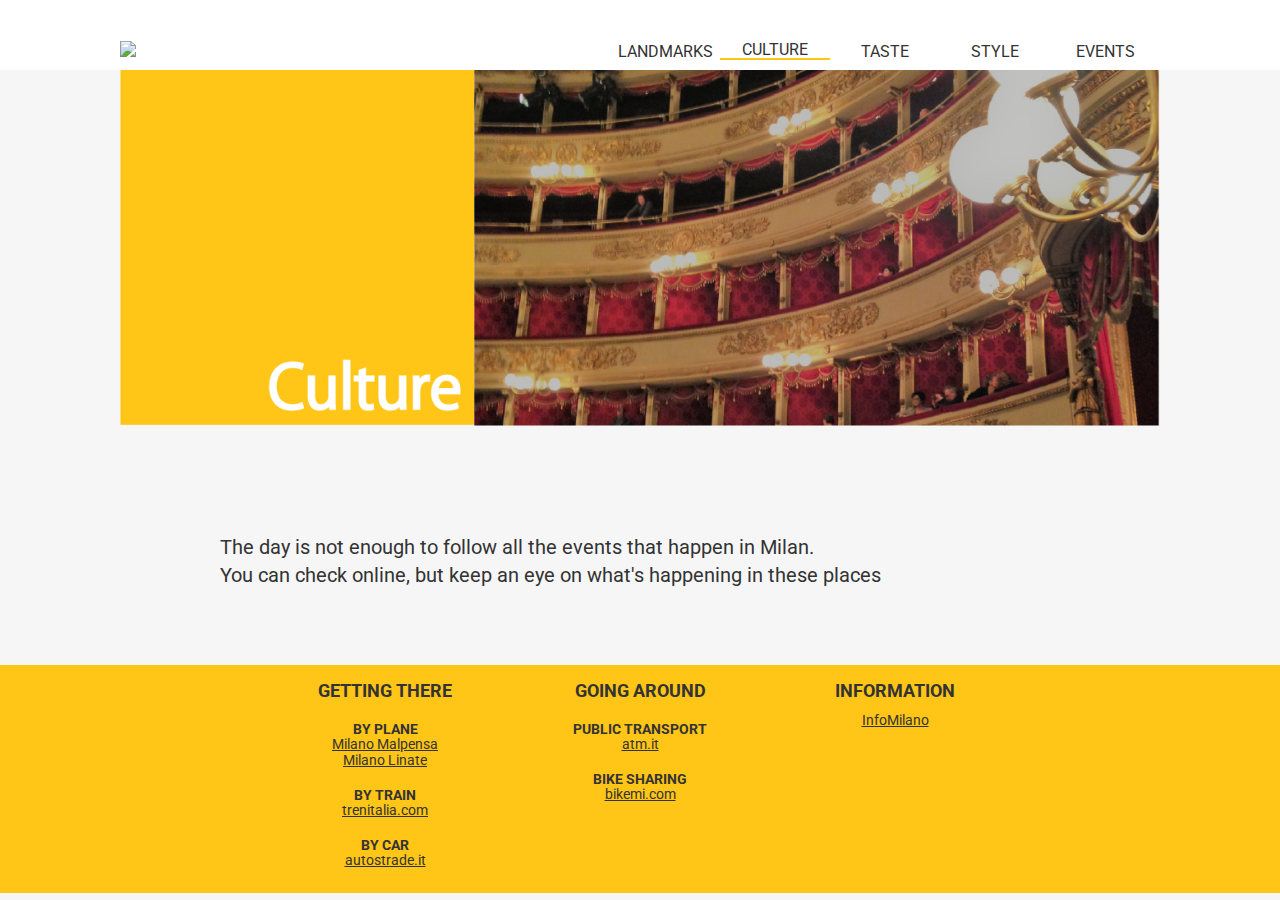
==== culture.html @ f053915a "started culture page" ====
<!doctype html>
<html>

<head>
    <meta charset="utf-8">
    <meta name="viewport" content="width=device-width, initial-scale=1, shrink-to-fit=no">
    <!-- add a description of your web page -->
    <meta name="description" content="Information about Milan">
    <!-- add keywords for search engines, seperating key words with commas -->
    <meta name="keywords" content="Milan turism visit">
    <!-- add the author of the page -->
    <meta name="author" content="Barbara Barlocco">
    <!-- add a title for the page -->
    <title>Giro Milano</title>
    <link rel="icon" href="images/favicon.png">
    <link href="https://fonts.googleapis.com/css?family=Roboto:300,400,700" rel="stylesheet">
    <!-- reset.css removes CSS added by web browsers, from: http://meyerweb.com/eric/tools/css/reset/ -->
    <link href="styles/reset.css" rel="stylesheet" type="text/css" />
    <!-- custom css styles -->
    <link href="./styles/style.css" rel="stylesheet" type="text/css"> </head>

<body>
    <header>
        <div class="header-side"></div>
        <ul class="navbar">
            <li class="logo">
                <a href="index.html"><img src="images/logo.png"></a>
            </li>
            <li class="menu-item-1"><a href="landmarks.html">Landmarks</a></li>
            <li class="menu-item-2"><a class="current" href="culture.html">Culture</a></li>
            <li class="menu-item-4"><a href="taste.html">Taste</a></li>
            <li class="menu-item-5"><a href="style.html">Style</a></li>
            <li class="menu-item-3"><a href="events.html">Events</a></li>
        </ul>
        <div class="header-side"></div>
    </header>
    <div class="page-wrapper">
        <section class="page-item header-filler"></section>
        <section class="page-item hero"> <img src="./images/culture_hero.png" alt="Duomo Milano">
            <!--            <div class="hero-text">Welcome to Milan</div>-->
        </section>
        <section class="page-item main-content">
            <h2>The day is not enough to follow all the events that happen in Milan.
            <br>You can check online, but keep an eye on what's happening in these places
            </h2>
            <section class="culture-gallery">
                <div class="ulture-gallery-item-double">
                    <img src="/images/cul" alt="">
                </div>
                <div class="ulture-gallery-item-single"></div>
                <div class="ulture-gallery-item-single"></div>
                <div class="ulture-gallery-item-single"></div>
                <div class="ulture-gallery-item-single"></div>
                <div class="ulture-gallery-item-single"></div>
                <div class="ulture-gallery-item-double"></div>
                <div class="ulture-gallery-item-single"></div>
                <div class="ulture-gallery-item-single"></div>
                <div class="ulture-gallery-item-single"></div>
            </section>
        </section>
    </div>
    <footer class="page-item">
        <ul class="footer">
            <li class="item getting">
                <h1>Getting there</h1>
                <h2>By plane</h2> <a href="http://www.milanomalpensa-airport.com/en">Milano Malpensa</a>
                <br> <a href="http://www.milanolinate-airport.com/en">Milano Linate</a>
                <h2>By train</h2> <a href="http://www.trenitalia.com/tcom-en">trenitalia.com</a>
                <h2>By car</h2> <a href="http://www.autostrade.it/en/la-nostra-rete">autostrade.it</a> </li>
            <li class="item going">
                <h1>Going around</h1>
                <h2>Public transport</h2> <a href="https://www.atm.it/en/Pages/default.aspx">atm.it</a>
                <h2>Bike sharing</h2> <a href="https://www.bikemi.com/en/homepage.aspx">bikemi.com</a> </li>
            <li class="item info">
                <h1>Information</h1> <a href="https://www.turismo.milano.it/wps/portal/tur/en">InfoMilano</a> </li>
        </ul>
    </footer>
</body>

</html>
---- styles/style.css ----
/* Color schema

- yellow
primary: #ffc517
mono:    #FFD863  
mono:    #CC9E12   

-blue
primary: #00A79D
mono:    #4CFFF4   
mono:    #267F7A 
*/

* {
    box-sizing: content-box;
}

a {
    text-decoration: none;
    color: #333;
}

strong {
    font-weight: bold;
}

ul {
    padding: 0;
    list-style: none;
}

body {
    font-family: 'Roboto', sans-serif;
    background: #f6f6f6
        ;
    margin: 0px;
    color: #333;
}

h2 {
    font-size: 20px;
}


/* Header*/

header {
/*    max-width: 1040px;*/
    background-color: #fff;
    position: fixed;
    right: 0;
    left: 0;
    margin-right: auto;
    margin-left: auto;
    padding-bottom: 10px;
    
    display: grid;
    grid-template-columns: 1fr 1040px 1fr;
}

.header-side {
    background: #fff;
}

.navbar {
    display: grid;
    grid-template-columns: 150px 1fr repeat(5, 110px);
    grid-template-rows: 60px;
    align-items: flex-end;
    justify-content: center;
}

.navbar li {
    display: grid;
}

.navbar li a {
    text-align: center;
    font-size: 16px;
    text-transform: uppercase;
}

.navbar li a:hover {
    color: #444;
}

.menu-item-1 {
    /*    background-color: green;*/
    grid-column-start: 3;
}

.current {
    border-bottom: 2px solid #FFC517;
}

.logo {
    margin-right: auto;
}

.logo img {
    height: 50px;
}


/* page body */

.page-index-wrapper {
    display: grid;
    grid-template-columns: 1fr 1040px 1fr;
    grid-template-rows: 62px auto auto 192px;
    /*    grid-row-gap: 5px;*/
}


.header-filler {
    /* to fill the gap of the fixed header*/
    grid-column: 1 / -1;
}

.page-item {
    grid-column-start: 2;
}

/*
.page-item.main-content{
    margin-bottom: 50px;
}
*/

.hero {
    grid-row-start: 2;
}

.hero img {
    width: 100%;
}


/* page body - main content*/

.main-content p {
    padding: 20px 100px;
    line-height: 1.4em;
}

.main-content h2 {
    padding: 100px 100px 40px 100px ;
    line-height: 1.4em;
}

.main-content h2.center {
    text-align: center;
}

.main-content img {
    width: 100%;
}


/* page body - inner menu*/

.inner-menu {
    display: grid;
    grid-template-columns: 1fr repeat(5, 130px) 1fr;
    grid-column-gap: 10px;
}

.inner-menu .item1 {
    grid-column-start: 2;
}

.inner-menu .item4 {
    background-color: #00A79D;
}

.round {
    width: 130px;
    height: 130px;
    background-color: #ffc517;
    text-align: center;
    border-radius: 50%;
    color: #fff;
    display: flex;
    justify-content: center;
    /* align horizontal */
    align-items: center;
    /* align vertical */
    font-size: 1.3em;
}

.round-small {
    width: 80px;
    height: 80px;
    font-size: 1em;
}

.page-menu-items {
    display: grid;
    grid-template-columns: repeat(5, 1fr);
    grid-column-gap: 20px;
}

.page-menu-items {
    height: 100%;
}

.page-menu-items li {
    height: 100%;
}

.page-menu-items img {
    height: 192px;
}


/* footer*/

.footer {
    background-color: #ffc517;
    margin-top: 20px;
    padding: 15px 0px 25px 0px;
    display: grid;
    grid-template-columns: 1fr 250px 250px 250px 1fr;
    grid-column-gap: 5px;
}

.getting {
    grid-column-start: 2;
}

.going {}

.info {}

.item {
    text-align: center;
    margin: 0px 20px
}

footer h1 {
    color: #333;
    font-size: 18px;
    font-weight: bold;
    line-height: 22px;
    margin: 0px 0px 10px 0px;
    text-transform: uppercase;
}

footer h2 {
    color: #333;
    font-size: 14px;
    font-weight: 700;
    margin: 20px 0px 0px 0px;
    text-transform: uppercase;
}

footer a {
    color: #333;
    font-size: 14px;
    text-decoration: underline
}



/* ** all pages */
.page-wrapper {
    display: grid;
    grid-template-columns: 1fr 1040px 1fr;
    grid-template-rows: 62px auto auto;
    /*    grid-row-gap: 5px;*/
}



/* ** events page */



/* agenda */

.agenda {
    margin: 20px 0px;
    display: grid;
    grid-template-columns: 1fr;
    grid-template-rows: repeat(12, auto);
    grid-column-gap: 10px;
    grid-row-gap: 30px;
}


.empty {
    content: "";
        background-color: cornflowerblue;
}

.agenda-item {
    display: grid;
    grid-template-columns: 1fr 2fr;
    border-bottom: 5px solid #ffc517;
    border-left: 5px solid #ffc517
}

.agenda-content li {
    padding: 0px 20px 5px 20px;
}


.y1 {
    background-color: #FFD863;
}

.y2 {
    background-color: #CC9E12;
}

.b1 {
    background-color: #4CFFF4;
}

.b2 {
    background-color: #267F7A;
}


/* ** style page*/

.style {
    margin-top: 50px
}

.style-places {
    display: grid;
    grid-template-columns: 1fr;
    grid-row-gap: 20px;
}

.style-place-odd {
    display: grid;
    grid-template-columns: 33% 5px auto auto;
    grid-column-gap: 10px;
}

.style-place-even {
    display: grid;
    grid-template-columns: auto auto 5px 33%;
    grid-column-gap: 10px;
}

.style-place-odd ul,
.style-place-even ul {
    align-self: center;
}

.vertial-separator {
    content: none;
    border-left: 4px solid #ffc517;
}


/* ** culture page*/

.culture-gallery {
    display: grid;
    grid-template-columns: repeat (3, 1fr);
}

.ulture-gallery-item-single {
    
}

.ulture-gallery-item-double {
    
}
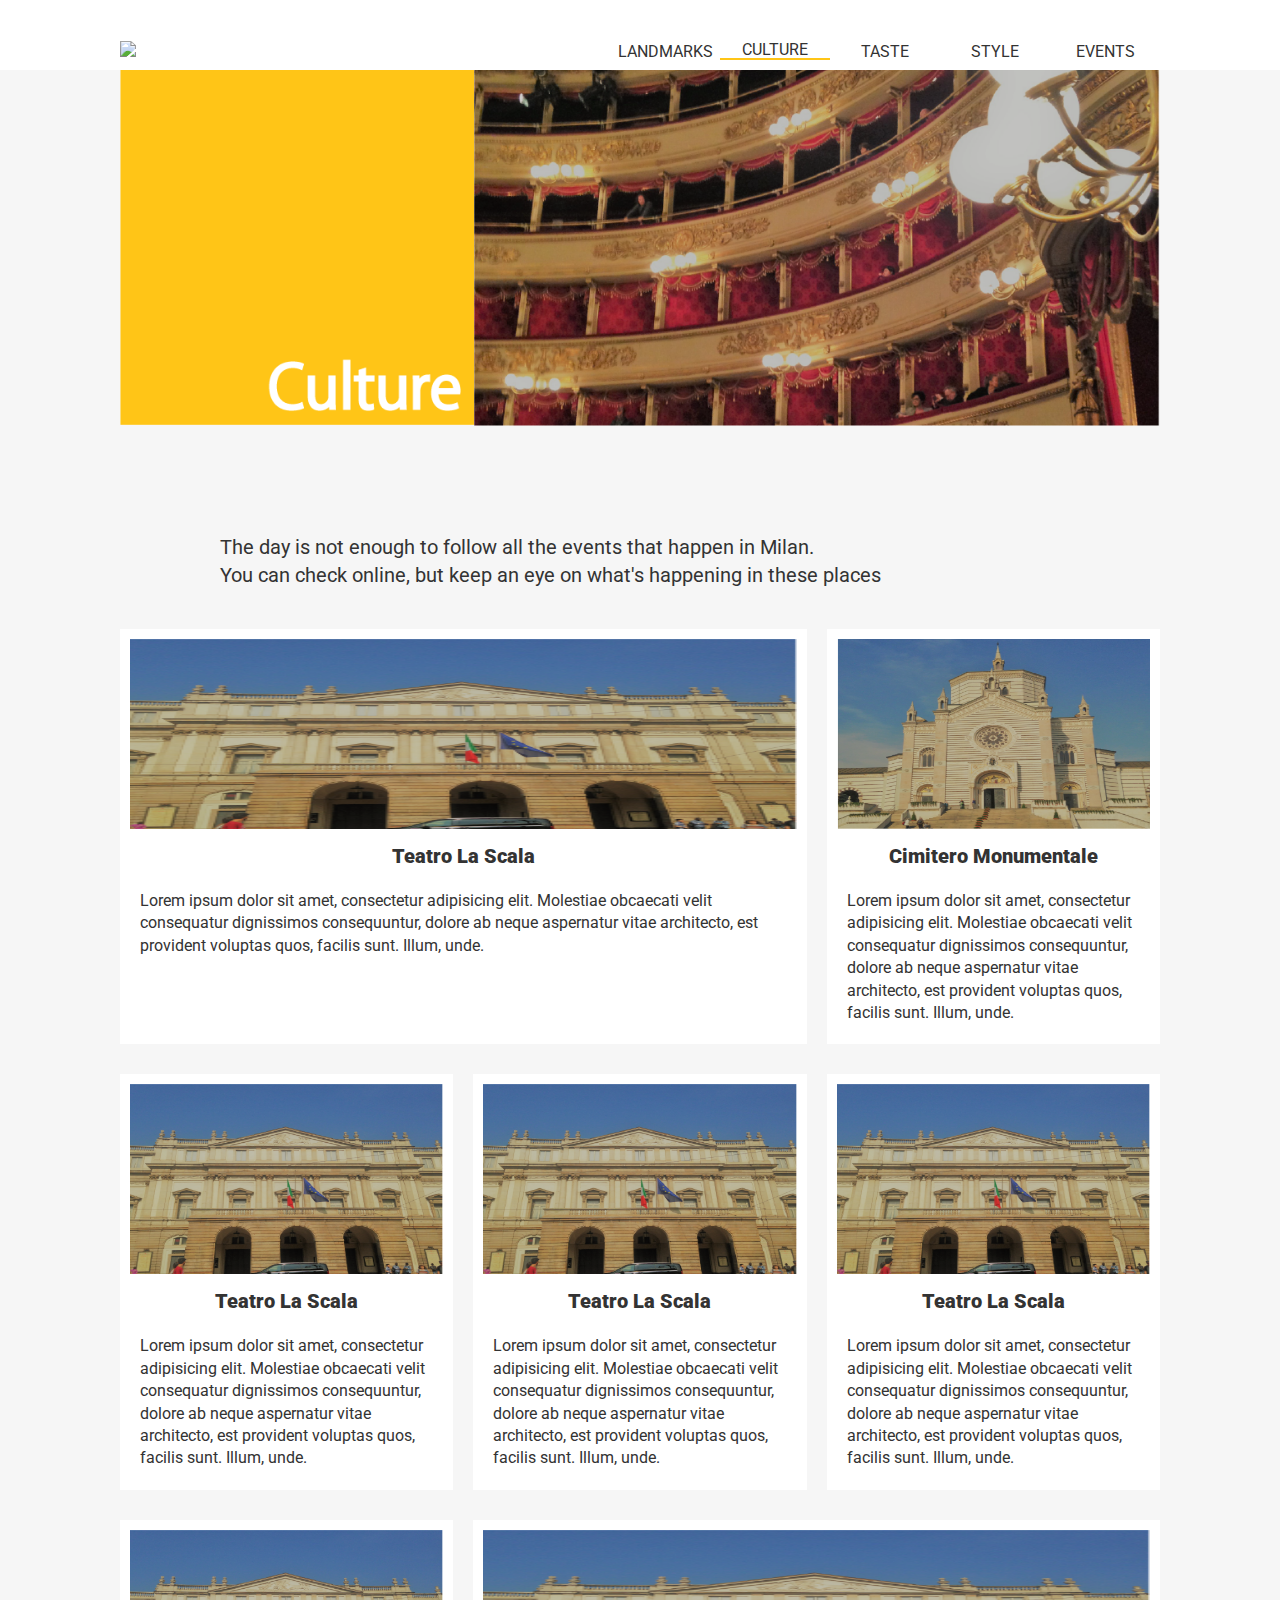
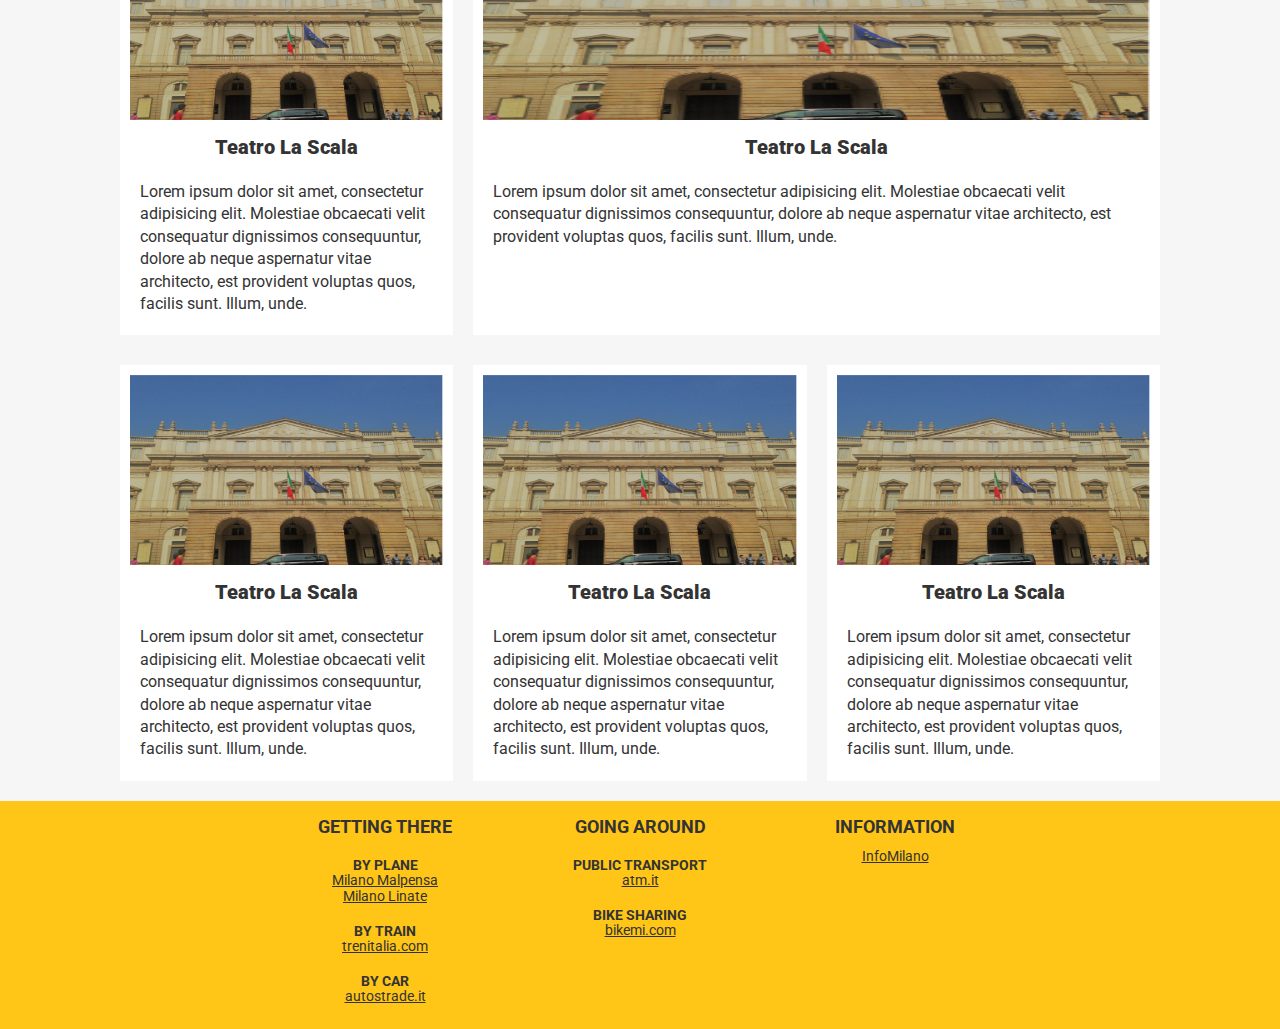
==== commit 4eb9ea65: "culture page structure and layout to be reviewed" ====
--- a/culture.html
+++ b/culture.html
@@ -44,18 +44,56 @@
             <br>You can check online, but keep an eye on what's happening in these places
             </h2>
             <section class="culture-gallery">
-                <div class="ulture-gallery-item-double">
-                    <img src="/images/cul" alt="">
+                <div class="culture-gallery-item double">
+                    <img src="/images/culture_lascala.png" alt="">
+                    <h2>Teatro La Scala</h2>
+                    <p>Lorem ipsum dolor sit amet, consectetur adipisicing elit. Molestiae obcaecati velit consequatur dignissimos consequuntur, dolore ab neque aspernatur vitae architecto, est provident voluptas quos, facilis sunt. Illum, unde.</p>
                 </div>
-                <div class="ulture-gallery-item-single"></div>
-                <div class="ulture-gallery-item-single"></div>
-                <div class="ulture-gallery-item-single"></div>
-                <div class="ulture-gallery-item-single"></div>
-                <div class="ulture-gallery-item-single"></div>
-                <div class="ulture-gallery-item-double"></div>
-                <div class="ulture-gallery-item-single"></div>
-                <div class="ulture-gallery-item-single"></div>
-                <div class="ulture-gallery-item-single"></div>
+                <div class="culture-gallery-item">
+                    <img src="/images/culture_monumentale.png" alt="">
+                    <h2>Cimitero Monumentale</h2>
+                    <p>Lorem ipsum dolor sit amet, consectetur adipisicing elit. Molestiae obcaecati velit consequatur dignissimos consequuntur, dolore ab neque aspernatur vitae architecto, est provident voluptas quos, facilis sunt. Illum, unde.</p>
+                </div>
+                <div class="culture-gallery-item">
+                    <img src="/images/culture_lascala.png" alt="">
+                    <h2>Teatro La Scala</h2>
+                    <p>Lorem ipsum dolor sit amet, consectetur adipisicing elit. Molestiae obcaecati velit consequatur dignissimos consequuntur, dolore ab neque aspernatur vitae architecto, est provident voluptas quos, facilis sunt. Illum, unde.</p>
+                </div>
+                <div class="culture-gallery-item">
+                    <img src="/images/culture_lascala.png" alt="">
+                    <h2>Teatro La Scala</h2>
+                    <p>Lorem ipsum dolor sit amet, consectetur adipisicing elit. Molestiae obcaecati velit consequatur dignissimos consequuntur, dolore ab neque aspernatur vitae architecto, est provident voluptas quos, facilis sunt. Illum, unde.</p>
+                </div>
+                <div class="culture-gallery-item">
+                    <img src="/images/culture_lascala.png" alt="">
+                    <h2>Teatro La Scala</h2>
+                    <p>Lorem ipsum dolor sit amet, consectetur adipisicing elit. Molestiae obcaecati velit consequatur dignissimos consequuntur, dolore ab neque aspernatur vitae architecto, est provident voluptas quos, facilis sunt. Illum, unde.</p>
+                </div>
+                <div class="culture-gallery-item">
+                    <img src="/images/culture_lascala.png" alt="">
+                    <h2>Teatro La Scala</h2>
+                    <p>Lorem ipsum dolor sit amet, consectetur adipisicing elit. Molestiae obcaecati velit consequatur dignissimos consequuntur, dolore ab neque aspernatur vitae architecto, est provident voluptas quos, facilis sunt. Illum, unde.</p>
+                </div>
+                <div class="culture-gallery-item double">
+                    <img src="/images/culture_lascala.png" alt="">
+                    <h2>Teatro La Scala</h2>
+                    <p>Lorem ipsum dolor sit amet, consectetur adipisicing elit. Molestiae obcaecati velit consequatur dignissimos consequuntur, dolore ab neque aspernatur vitae architecto, est provident voluptas quos, facilis sunt. Illum, unde.</p>
+                </div>
+                <div class="culture-gallery-item">
+                    <img src="/images/culture_lascala.png" alt="">
+                    <h2>Teatro La Scala</h2>
+                    <p>Lorem ipsum dolor sit amet, consectetur adipisicing elit. Molestiae obcaecati velit consequatur dignissimos consequuntur, dolore ab neque aspernatur vitae architecto, est provident voluptas quos, facilis sunt. Illum, unde.</p>
+                </div>
+                <div class="culture-gallery-item">
+                    <img src="/images/culture_lascala.png" alt="">
+                    <h2>Teatro La Scala</h2>
+                    <p>Lorem ipsum dolor sit amet, consectetur adipisicing elit. Molestiae obcaecati velit consequatur dignissimos consequuntur, dolore ab neque aspernatur vitae architecto, est provident voluptas quos, facilis sunt. Illum, unde.</p>
+                </div>
+                <div class="culture-gallery-item">
+                    <img src="/images/culture_lascala.png" alt="">
+                    <h2>Teatro La Scala</h2>
+                    <p>Lorem ipsum dolor sit amet, consectetur adipisicing elit. Molestiae obcaecati velit consequatur dignissimos consequuntur, dolore ab neque aspernatur vitae architecto, est provident voluptas quos, facilis sunt. Illum, unde.</p>
+                </div>                
             </section>
         </section>
     </div>
--- a/styles/style.css
+++ b/styles/style.css
@@ -361,13 +361,33 @@
 
 .culture-gallery {
     display: grid;
-    grid-template-columns: repeat (3, 1fr);
-}
-
-.ulture-gallery-item-single {
+    grid-template-columns: repeat(3, 1fr);
+    grid-column-gap: 20px;
+    grid-row-gap: 30px;
     
 }
 
-.ulture-gallery-item-double {
-    
-}+.culture-gallery-item {
+    background: #fff;
+    border: 10px solid #fff;
+}
+
+.culture-gallery-item h2 {
+    padding: 10px;
+    text-align: center;
+    font-weight: 900;
+}
+
+.culture-gallery-item p {
+    padding: 10px;
+    text-align: left;
+}
+
+.culture-gallery-item.double {
+    grid-column: span 2;
+}
+
+.culture-gallery img {
+    height: 190px
+}
+
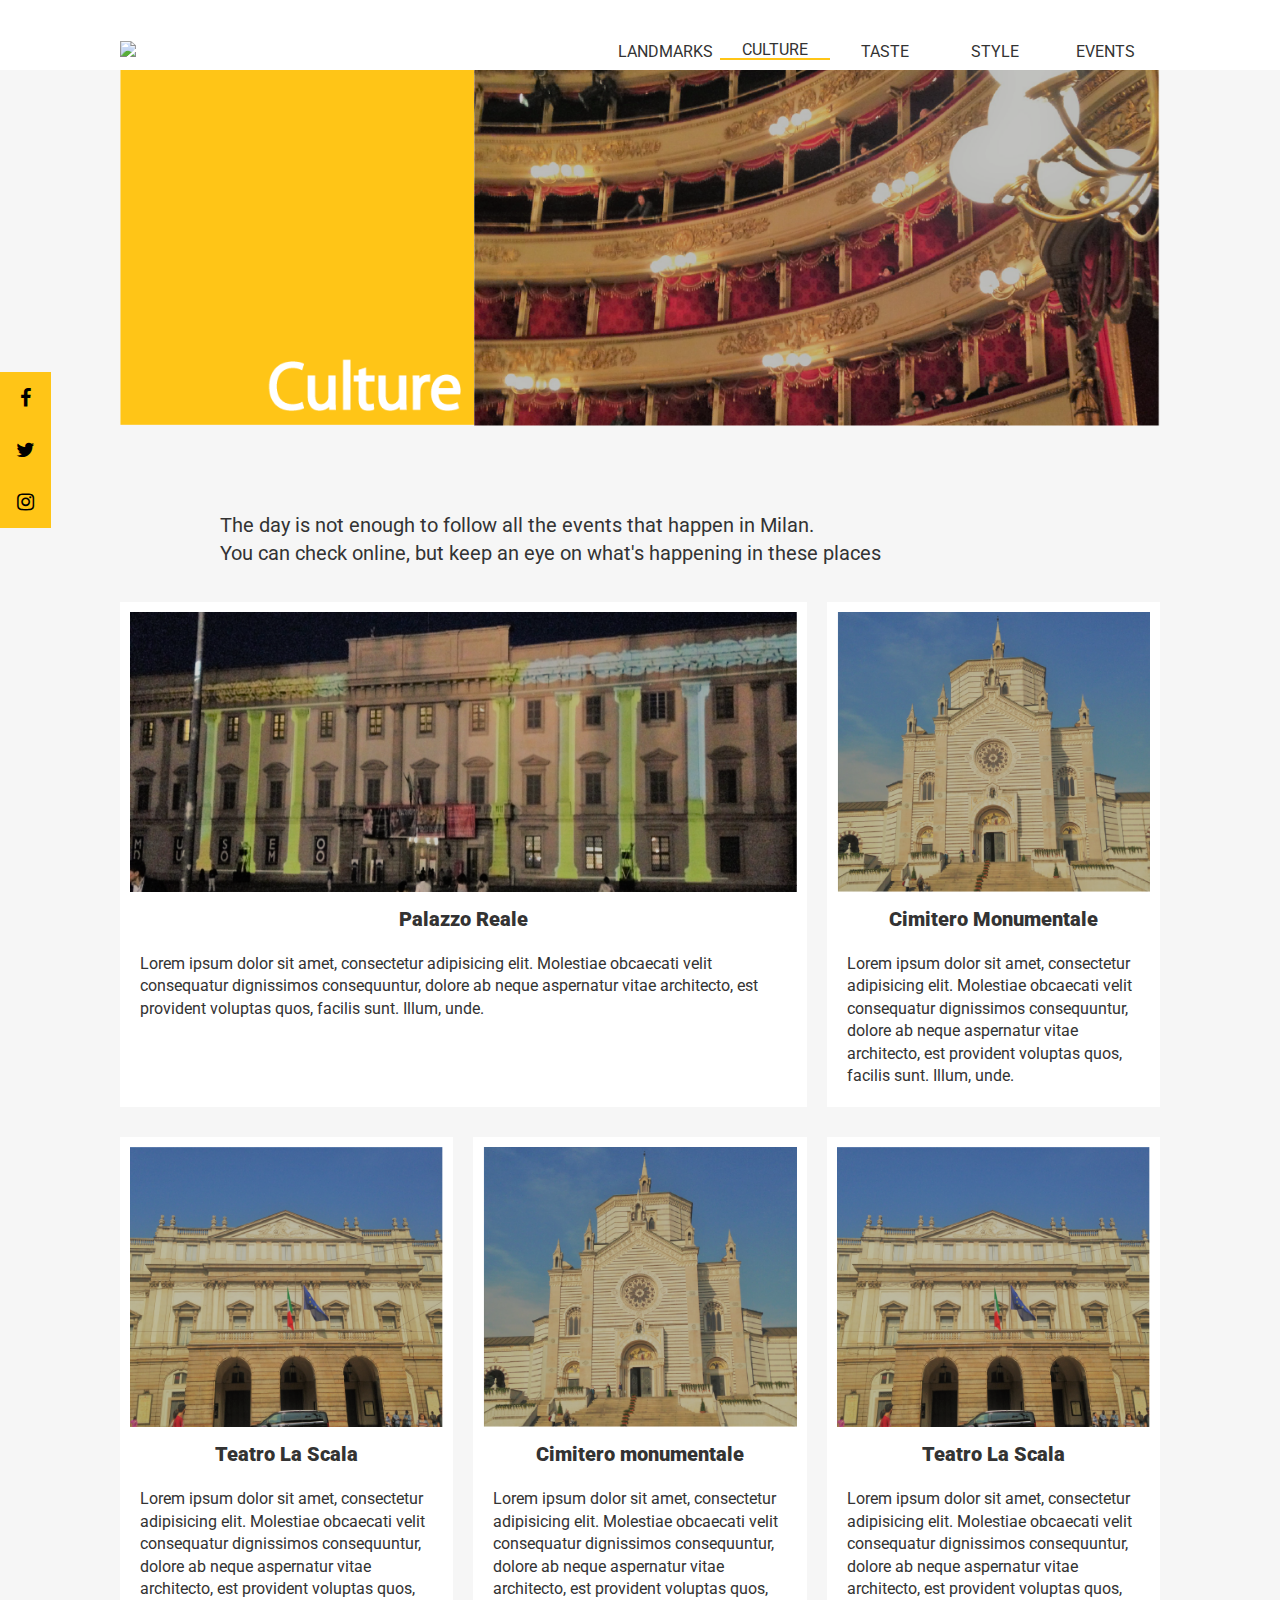
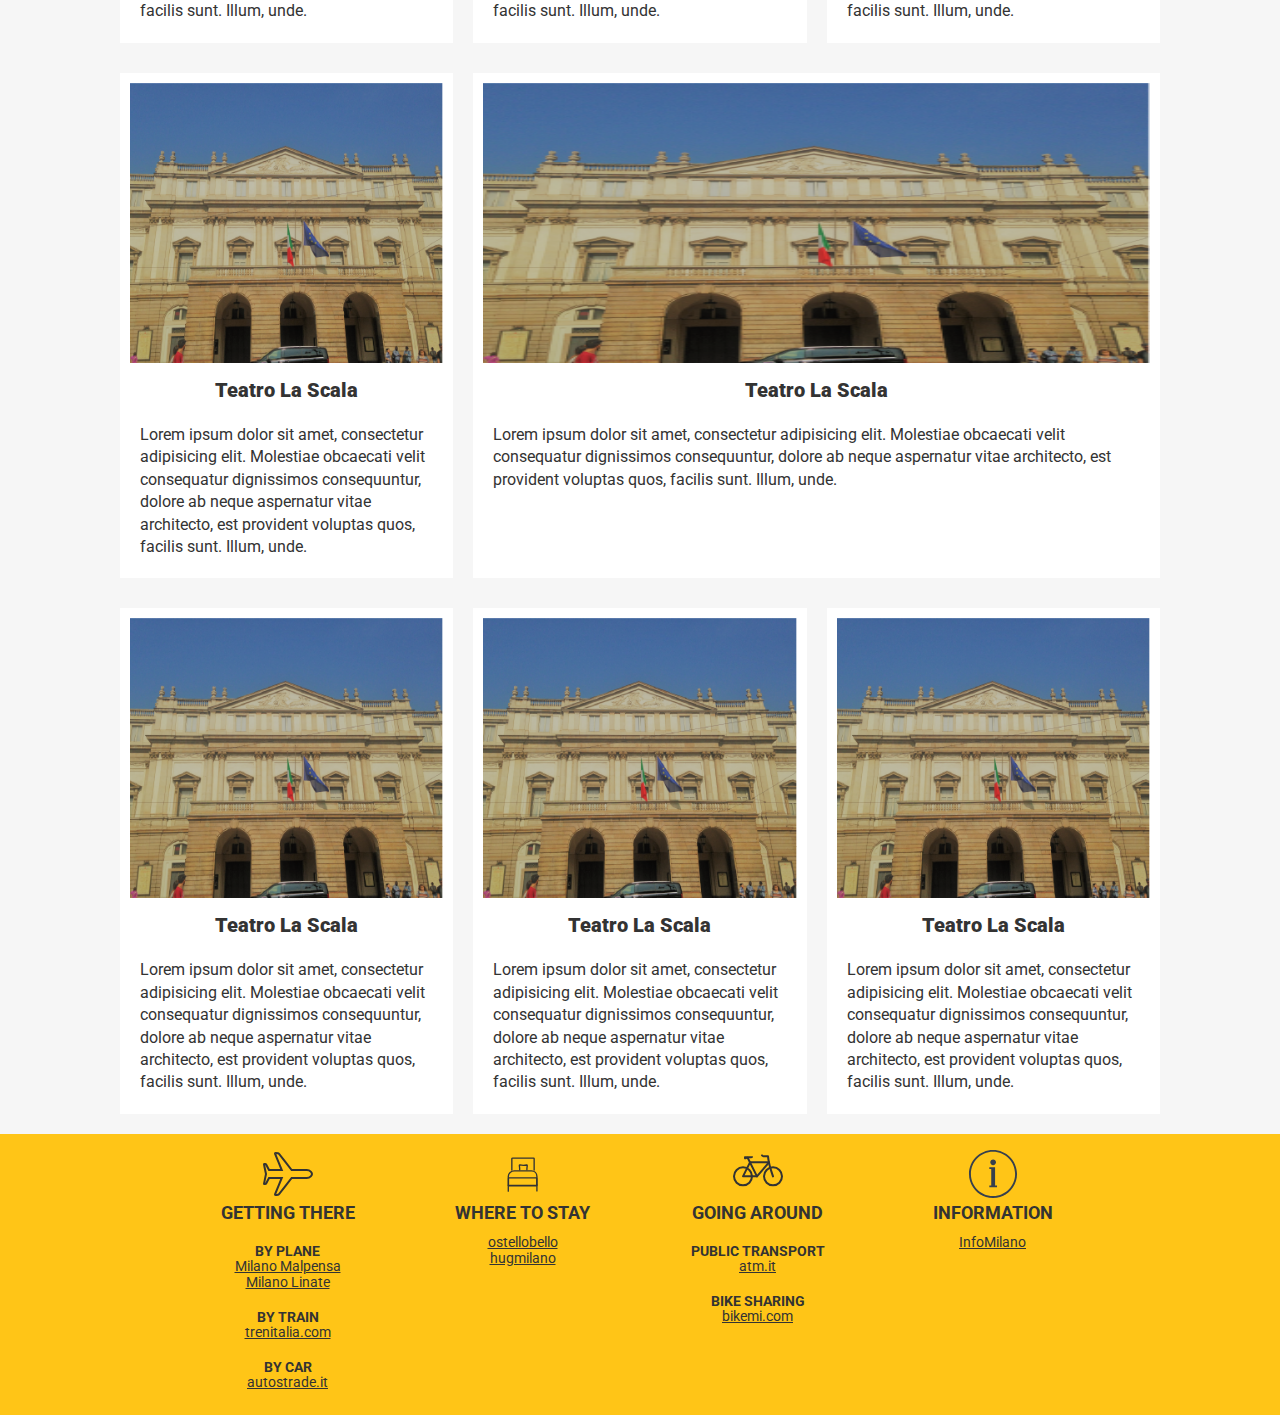
==== commit 1db5c2cc: "redesigned the footer and added sticky social bar" ====
--- a/culture.html
+++ b/culture.html
@@ -15,11 +15,18 @@
     <link rel="icon" href="images/favicon.png">
     <link href="https://fonts.googleapis.com/css?family=Roboto:300,400,700" rel="stylesheet">
     <!-- reset.css removes CSS added by web browsers, from: http://meyerweb.com/eric/tools/css/reset/ -->
+    <!-- icons   -->
+    <link rel="stylesheet" href="https://cdnjs.cloudflare.com/ajax/libs/font-awesome/4.7.0/css/font-awesome.min.css">
     <link href="styles/reset.css" rel="stylesheet" type="text/css" />
     <!-- custom css styles -->
     <link href="./styles/style.css" rel="stylesheet" type="text/css"> </head>
 
 <body>
+   
+    <!-- sticky social media bar   -->
+    <div class="icon-bar"> <a href="#" class="facebook"><i class="fa fa-facebook"></i></a> <a href="#" class="twitter"><i class="fa fa-twitter"></i></a> <a href="#" class="instagram"><i class="fa fa-instagram"></i></a> </div>
+
+   
     <header>
         <div class="header-side"></div>
         <ul class="navbar">
@@ -45,52 +52,52 @@
             </h2>
             <section class="culture-gallery">
                 <div class="culture-gallery-item double">
-                    <img src="/images/culture_lascala.png" alt="">
+                    <img src="./images/culture_palazzoreale.png" alt="">
+                    <h2>Palazzo Reale</h2>
+                    <p>Lorem ipsum dolor sit amet, consectetur adipisicing elit. Molestiae obcaecati velit consequatur dignissimos consequuntur, dolore ab neque aspernatur vitae architecto, est provident voluptas quos, facilis sunt. Illum, unde.</p>
+                </div>
+                <div class="culture-gallery-item">
+                    <img src="./images/culture_monumentale.png" alt="">
+                    <h2>Cimitero Monumentale</h2>
+                    <p>Lorem ipsum dolor sit amet, consectetur adipisicing elit. Molestiae obcaecati velit consequatur dignissimos consequuntur, dolore ab neque aspernatur vitae architecto, est provident voluptas quos, facilis sunt. Illum, unde.</p>
+                </div>
+                <div class="culture-gallery-item">
+                    <img src="./images/culture_lascala.png" alt="">
                     <h2>Teatro La Scala</h2>
                     <p>Lorem ipsum dolor sit amet, consectetur adipisicing elit. Molestiae obcaecati velit consequatur dignissimos consequuntur, dolore ab neque aspernatur vitae architecto, est provident voluptas quos, facilis sunt. Illum, unde.</p>
                 </div>
                 <div class="culture-gallery-item">
-                    <img src="/images/culture_monumentale.png" alt="">
-                    <h2>Cimitero Monumentale</h2>
+                    <img src="./images/culture_monumentale.png" alt="">
+                    <h2>Cimitero monumentale</h2>
                     <p>Lorem ipsum dolor sit amet, consectetur adipisicing elit. Molestiae obcaecati velit consequatur dignissimos consequuntur, dolore ab neque aspernatur vitae architecto, est provident voluptas quos, facilis sunt. Illum, unde.</p>
                 </div>
                 <div class="culture-gallery-item">
-                    <img src="/images/culture_lascala.png" alt="">
+                    <img src="./images/culture_lascala.png" alt="">
                     <h2>Teatro La Scala</h2>
                     <p>Lorem ipsum dolor sit amet, consectetur adipisicing elit. Molestiae obcaecati velit consequatur dignissimos consequuntur, dolore ab neque aspernatur vitae architecto, est provident voluptas quos, facilis sunt. Illum, unde.</p>
                 </div>
                 <div class="culture-gallery-item">
-                    <img src="/images/culture_lascala.png" alt="">
+                    <img src="./images/culture_lascala.png" alt="">
+                    <h2>Teatro La Scala</h2>
+                    <p>Lorem ipsum dolor sit amet, consectetur adipisicing elit. Molestiae obcaecati velit consequatur dignissimos consequuntur, dolore ab neque aspernatur vitae architecto, est provident voluptas quos, facilis sunt. Illum, unde.</p>
+                </div>
+                <div class="culture-gallery-item double">
+                    <img src="./images/culture_lascala.png" alt="">
                     <h2>Teatro La Scala</h2>
                     <p>Lorem ipsum dolor sit amet, consectetur adipisicing elit. Molestiae obcaecati velit consequatur dignissimos consequuntur, dolore ab neque aspernatur vitae architecto, est provident voluptas quos, facilis sunt. Illum, unde.</p>
                 </div>
                 <div class="culture-gallery-item">
-                    <img src="/images/culture_lascala.png" alt="">
+                    <img src="./images/culture_lascala.png" alt="">
                     <h2>Teatro La Scala</h2>
                     <p>Lorem ipsum dolor sit amet, consectetur adipisicing elit. Molestiae obcaecati velit consequatur dignissimos consequuntur, dolore ab neque aspernatur vitae architecto, est provident voluptas quos, facilis sunt. Illum, unde.</p>
                 </div>
                 <div class="culture-gallery-item">
-                    <img src="/images/culture_lascala.png" alt="">
-                    <h2>Teatro La Scala</h2>
-                    <p>Lorem ipsum dolor sit amet, consectetur adipisicing elit. Molestiae obcaecati velit consequatur dignissimos consequuntur, dolore ab neque aspernatur vitae architecto, est provident voluptas quos, facilis sunt. Illum, unde.</p>
-                </div>
-                <div class="culture-gallery-item double">
-                    <img src="/images/culture_lascala.png" alt="">
+                    <img src="./images/culture_lascala.png" alt="">
                     <h2>Teatro La Scala</h2>
                     <p>Lorem ipsum dolor sit amet, consectetur adipisicing elit. Molestiae obcaecati velit consequatur dignissimos consequuntur, dolore ab neque aspernatur vitae architecto, est provident voluptas quos, facilis sunt. Illum, unde.</p>
                 </div>
                 <div class="culture-gallery-item">
-                    <img src="/images/culture_lascala.png" alt="">
-                    <h2>Teatro La Scala</h2>
-                    <p>Lorem ipsum dolor sit amet, consectetur adipisicing elit. Molestiae obcaecati velit consequatur dignissimos consequuntur, dolore ab neque aspernatur vitae architecto, est provident voluptas quos, facilis sunt. Illum, unde.</p>
-                </div>
-                <div class="culture-gallery-item">
-                    <img src="/images/culture_lascala.png" alt="">
-                    <h2>Teatro La Scala</h2>
-                    <p>Lorem ipsum dolor sit amet, consectetur adipisicing elit. Molestiae obcaecati velit consequatur dignissimos consequuntur, dolore ab neque aspernatur vitae architecto, est provident voluptas quos, facilis sunt. Illum, unde.</p>
-                </div>
-                <div class="culture-gallery-item">
-                    <img src="/images/culture_lascala.png" alt="">
+                    <img src="./images/culture_lascala.png" alt="">
                     <h2>Teatro La Scala</h2>
                     <p>Lorem ipsum dolor sit amet, consectetur adipisicing elit. Molestiae obcaecati velit consequatur dignissimos consequuntur, dolore ab neque aspernatur vitae architecto, est provident voluptas quos, facilis sunt. Illum, unde.</p>
                 </div>                
@@ -99,18 +106,23 @@
     </div>
     <footer class="page-item">
         <ul class="footer">
-            <li class="item getting">
+            <li class="item getting"> <img src="./images/icons/airplane.svg" height="50px" alt="">
                 <h1>Getting there</h1>
                 <h2>By plane</h2> <a href="http://www.milanomalpensa-airport.com/en">Milano Malpensa</a>
                 <br> <a href="http://www.milanolinate-airport.com/en">Milano Linate</a>
                 <h2>By train</h2> <a href="http://www.trenitalia.com/tcom-en">trenitalia.com</a>
                 <h2>By car</h2> <a href="http://www.autostrade.it/en/la-nostra-rete">autostrade.it</a> </li>
-            <li class="item going">
+            <li class="item staying"> <img src="./images/icons/single-bed.svg" height="50px" alt="">
+                <h1>Where to stay</h1>
+                <a href="https://www.ostellobello.com/">ostellobello</a> <br>
+                <a href="https://www.hugmilano.com/">hugmilano</a> </li>
+            <li class="item going"> <img src="./images/icons/bike.svg" height="50px" alt="">
                 <h1>Going around</h1>
                 <h2>Public transport</h2> <a href="https://www.atm.it/en/Pages/default.aspx">atm.it</a>
                 <h2>Bike sharing</h2> <a href="https://www.bikemi.com/en/homepage.aspx">bikemi.com</a> </li>
-            <li class="item info">
-                <h1>Information</h1> <a href="https://www.turismo.milano.it/wps/portal/tur/en">InfoMilano</a> </li>
+            <li class="item info"> <img src="./images/icons/information.svg" height="50px" alt="">
+                <h1>Information</h1> <a href="https://www.turismo.milano.it/wps/portal/tur/en">InfoMilano</a>
+            </li>
         </ul>
     </footer>
 </body>
--- a/styles/style.css
+++ b/styles/style.css
@@ -30,15 +30,63 @@
 }
 
 body {
+/*    margin: 0;*/
     font-family: 'Roboto', sans-serif;
-    background: #f6f6f6
-        ;
+    background: #f6f6f6;
     margin: 0px;
     color: #333;
 }
 
 h2 {
     font-size: 20px;
+}
+
+/* Sticky social media bar*/
+
+.icon-bar {
+  position: fixed;
+  top: 50%;
+  -webkit-transform: translateY(-50%);
+  -ms-transform: translateY(-50%);
+  transform: translateY(-50%);
+}
+
+.icon-bar a {
+  display: block;
+  text-align: center;
+  padding: 16px;
+  transition: all 0.3s ease;
+  color: black;
+  font-size: 20px;
+}
+
+.icon-bar a:hover {
+  background-color: #000;
+  color: #ffc517
+}
+
+.facebook {
+/* border: 3px solid black;*/
+  background: #ffc517;
+  color: black;
+}
+
+.twitter {
+/* border: 3px solid black;*/
+  background: #ffc517;
+  color: black;
+}
+
+.instagram {
+/* border: 3px solid black;*/
+  background: #ffc517;
+  color: black;
+}
+
+
+.content {
+  margin-left: 75px;
+  font-size: 30px;
 }
 
 
@@ -144,7 +192,7 @@
 }
 
 .main-content h2 {
-    padding: 100px 100px 40px 100px ;
+    padding: 80px 100px 35px 100px ;
     line-height: 1.4em;
 }
 
@@ -220,7 +268,7 @@
     margin-top: 20px;
     padding: 15px 0px 25px 0px;
     display: grid;
-    grid-template-columns: 1fr 250px 250px 250px 1fr;
+    grid-template-columns: 1fr 230px 230px 230px 230px 1fr;
     grid-column-gap: 5px;
 }
 
@@ -231,6 +279,10 @@
 .going {}
 
 .info {}
+
+.contacts {
+    
+}
 
 .item {
     text-align: center;
@@ -266,7 +318,7 @@
 .page-wrapper {
     display: grid;
     grid-template-columns: 1fr 1040px 1fr;
-    grid-template-rows: 62px auto auto;
+    grid-template-rows: 62px 369px auto;
     /*    grid-row-gap: 5px;*/
 }
 
@@ -388,6 +440,6 @@
 }
 
 .culture-gallery img {
-    height: 190px
-}
-
+    height: 280px
+}
+
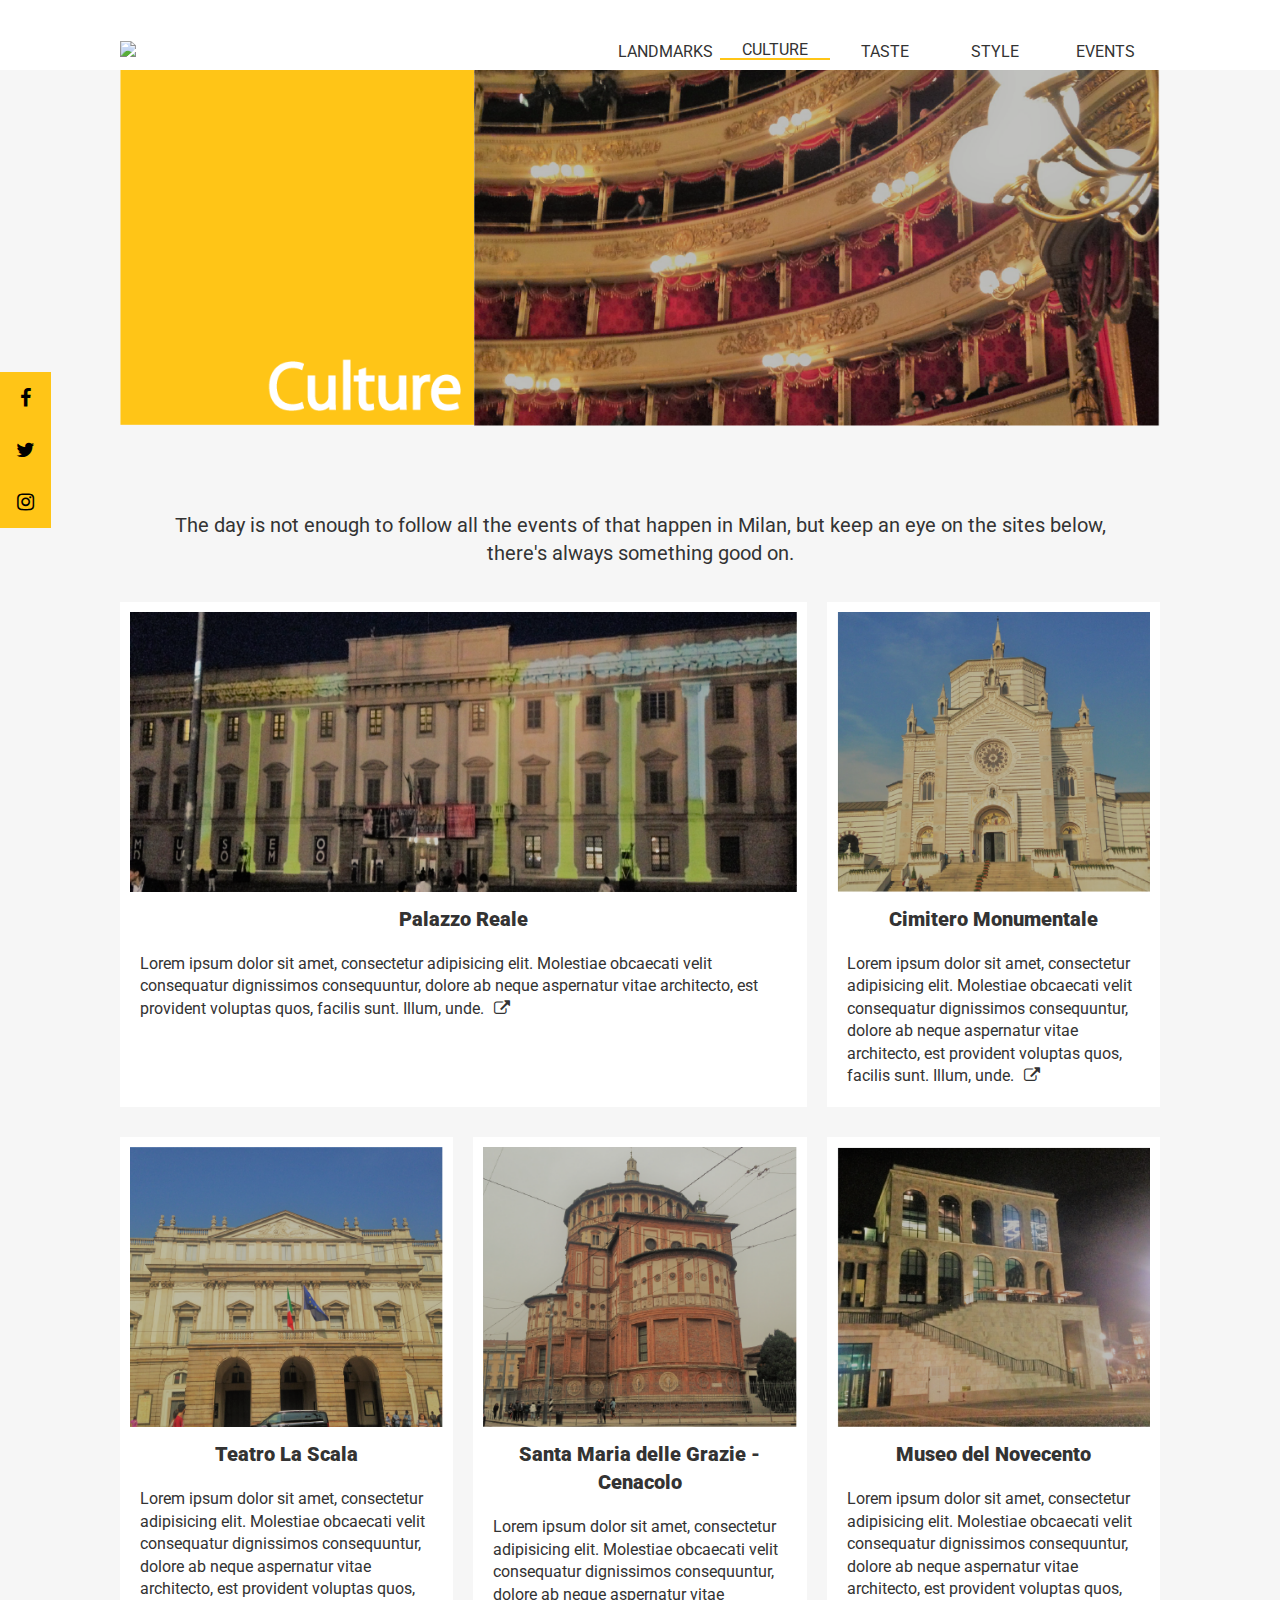
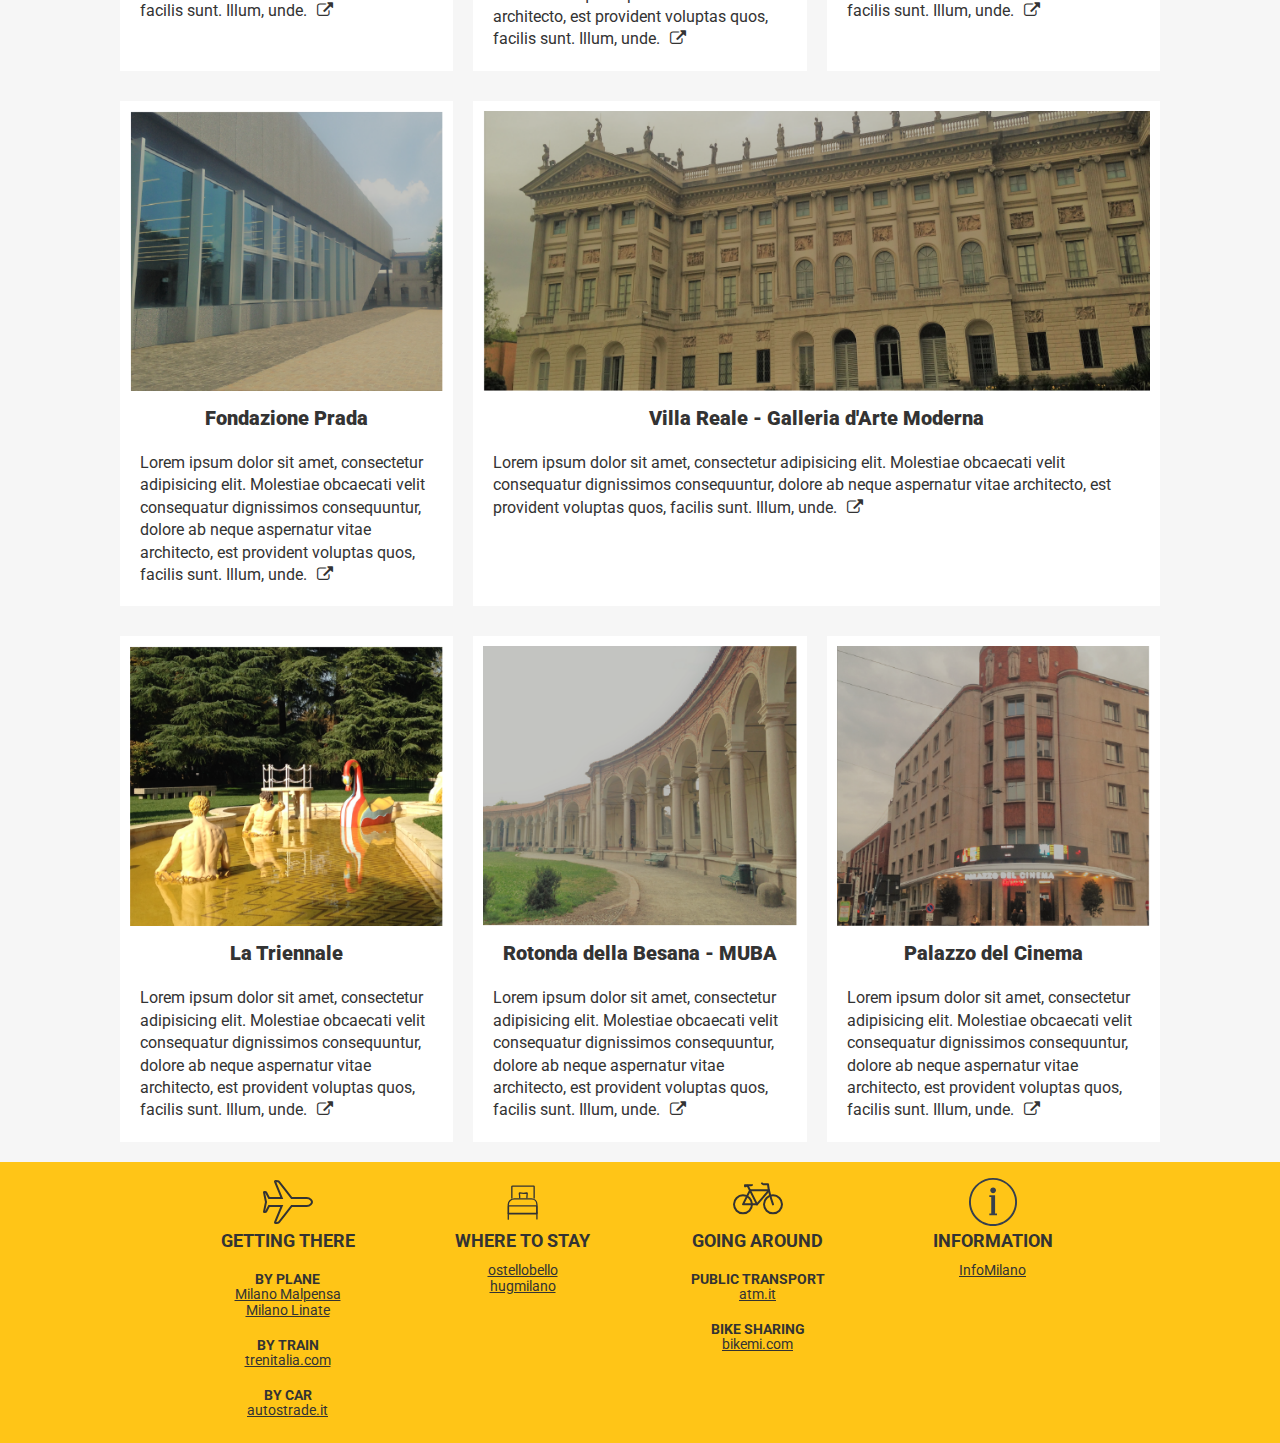
==== commit 7d3e5ada: "First fine tunes of all pages but style and taste" ====
--- a/culture.html
+++ b/culture.html
@@ -7,17 +7,17 @@
     <!-- add a description of your web page -->
     <meta name="description" content="Information about Milan">
     <!-- add keywords for search engines, seperating key words with commas -->
-    <meta name="keywords" content="Milan turism visit">
+    <meta name="keywords" content="Milan turism visit ">
     <!-- add the author of the page -->
     <meta name="author" content="Barbara Barlocco">
     <!-- add a title for the page -->
     <title>Giro Milano</title>
-    <link rel="icon" href="images/favicon.png">
-    <link href="https://fonts.googleapis.com/css?family=Roboto:300,400,700" rel="stylesheet">
+    <link rel="icon" href="./images/favicon.png">
+        <link href="https://fonts.googleapis.com/css?family=Roboto:400,700,500i" rel="stylesheet">
     <!-- reset.css removes CSS added by web browsers, from: http://meyerweb.com/eric/tools/css/reset/ -->
     <!-- icons   -->
     <link rel="stylesheet" href="https://cdnjs.cloudflare.com/ajax/libs/font-awesome/4.7.0/css/font-awesome.min.css">
-    <link href="styles/reset.css" rel="stylesheet" type="text/css" />
+    <link href="./styles/reset.css" rel="stylesheet" type="text/css" />
     <!-- custom css styles -->
     <link href="./styles/style.css" rel="stylesheet" type="text/css"> </head>
 
@@ -43,63 +43,61 @@
     </header>
     <div class="page-wrapper">
         <section class="page-item header-filler"></section>
-        <section class="page-item hero"> <img src="./images/culture_hero.png" alt="Duomo Milano">
-            <!--            <div class="hero-text">Welcome to Milan</div>-->
+        <section class="page-item hero"> <img src="./images/culture_hero.png" alt="La Scala Theatre Indoor">
         </section>
         <section class="page-item main-content">
-            <h2>The day is not enough to follow all the events that happen in Milan.
-            <br>You can check online, but keep an eye on what's happening in these places
+            <h2 class="center">The day is not enough to follow all the events of that happen in Milan, but keep an eye on the sites below, there's always something good on.
             </h2>
             <section class="culture-gallery">
                 <div class="culture-gallery-item double">
-                    <img src="./images/culture_palazzoreale.png" alt="">
+                    <img src="./images/culture_palazzoreale.png" alt="Palazzo Reale">
                     <h2>Palazzo Reale</h2>
-                    <p>Lorem ipsum dolor sit amet, consectetur adipisicing elit. Molestiae obcaecati velit consequatur dignissimos consequuntur, dolore ab neque aspernatur vitae architecto, est provident voluptas quos, facilis sunt. Illum, unde.</p>
+                    <p>Lorem ipsum dolor sit amet, consectetur adipisicing elit. Molestiae obcaecati velit consequatur dignissimos consequuntur, dolore ab neque aspernatur vitae architecto, est provident voluptas quos, facilis sunt. Illum, unde.<a href="www.palazzorealemilano.it/" target="_blank"><i class="fa fa-external-link"></i></a></p>
                 </div>
                 <div class="culture-gallery-item">
-                    <img src="./images/culture_monumentale.png" alt="">
+                    <img src="./images/culture_monumentale.png" alt="Monumentale Cemeter">
                     <h2>Cimitero Monumentale</h2>
-                    <p>Lorem ipsum dolor sit amet, consectetur adipisicing elit. Molestiae obcaecati velit consequatur dignissimos consequuntur, dolore ab neque aspernatur vitae architecto, est provident voluptas quos, facilis sunt. Illum, unde.</p>
+                    <p>Lorem ipsum dolor sit amet, consectetur adipisicing elit. Molestiae obcaecati velit consequatur dignissimos consequuntur, dolore ab neque aspernatur vitae architecto, est provident voluptas quos, facilis sunt. Illum, unde.<a href="http://www.turismo.milano.it/wps/portal/tur/en/arteecultura/architetturaemonumenti/monumenti/cimitero_monumentale" target="_blank"><i class="fa fa-external-link"></i></a></p>
                 </div>
                 <div class="culture-gallery-item">
-                    <img src="./images/culture_lascala.png" alt="">
+                    <img src="./images/culture_lascala.png" alt="La Scala Theatre">
                     <h2>Teatro La Scala</h2>
-                    <p>Lorem ipsum dolor sit amet, consectetur adipisicing elit. Molestiae obcaecati velit consequatur dignissimos consequuntur, dolore ab neque aspernatur vitae architecto, est provident voluptas quos, facilis sunt. Illum, unde.</p>
+                    <p>Lorem ipsum dolor sit amet, consectetur adipisicing elit. Molestiae obcaecati velit consequatur dignissimos consequuntur, dolore ab neque aspernatur vitae architecto, est provident voluptas quos, facilis sunt. Illum, unde.<a href="www.teatroallascala.org/en/index.html" target="_blank"><i class="fa fa-external-link"></i></a></p>
                 </div>
                 <div class="culture-gallery-item">
-                    <img src="./images/culture_monumentale.png" alt="">
-                    <h2>Cimitero monumentale</h2>
-                    <p>Lorem ipsum dolor sit amet, consectetur adipisicing elit. Molestiae obcaecati velit consequatur dignissimos consequuntur, dolore ab neque aspernatur vitae architecto, est provident voluptas quos, facilis sunt. Illum, unde.</p>
+                    <img src="./images/culture_cenacolo.png" alt="Santa Maria delle Grazie - Cenacolo ">
+                    <h2>Santa Maria delle Grazie - Cenacolo </h2>
+                    <p>Lorem ipsum dolor sit amet, consectetur adipisicing elit. Molestiae obcaecati velit consequatur dignissimos consequuntur, dolore ab neque aspernatur vitae architecto, est provident voluptas quos, facilis sunt. Illum, unde.<a href="www.cenacolo.it/the-last-supper/ " target="_blank"><i class="fa fa-external-link"></i></a></p>
                 </div>
                 <div class="culture-gallery-item">
-                    <img src="./images/culture_lascala.png" alt="">
-                    <h2>Teatro La Scala</h2>
-                    <p>Lorem ipsum dolor sit amet, consectetur adipisicing elit. Molestiae obcaecati velit consequatur dignissimos consequuntur, dolore ab neque aspernatur vitae architecto, est provident voluptas quos, facilis sunt. Illum, unde.</p>
+                    <img src="./images/culture_museodelnovecento.png" alt="'900 Museum">
+                    <h2>Museo del Novecento</h2>
+                    <p>Lorem ipsum dolor sit amet, consectetur adipisicing elit. Molestiae obcaecati velit consequatur dignissimos consequuntur, dolore ab neque aspernatur vitae architecto, est provident voluptas quos, facilis sunt. Illum, unde.<a href="www.museodelnovecento.org/en/" target="_blank"><i class="fa fa-external-link"></i></a></p>
                 </div>
                 <div class="culture-gallery-item">
-                    <img src="./images/culture_lascala.png" alt="">
-                    <h2>Teatro La Scala</h2>
-                    <p>Lorem ipsum dolor sit amet, consectetur adipisicing elit. Molestiae obcaecati velit consequatur dignissimos consequuntur, dolore ab neque aspernatur vitae architecto, est provident voluptas quos, facilis sunt. Illum, unde.</p>
+                    <img src="./images/culture_fondazioneprada.png" alt="Fondazione Prada">
+                    <h2>Fondazione Prada</h2>
+                    <p>Lorem ipsum dolor sit amet, consectetur adipisicing elit. Molestiae obcaecati velit consequatur dignissimos consequuntur, dolore ab neque aspernatur vitae architecto, est provident voluptas quos, facilis sunt. Illum, unde.<a href="www.fondazioneprada.org/?lang=en" target="_blank"><i class="fa fa-external-link"></i></a></p>
                 </div>
                 <div class="culture-gallery-item double">
-                    <img src="./images/culture_lascala.png" alt="">
-                    <h2>Teatro La Scala</h2>
-                    <p>Lorem ipsum dolor sit amet, consectetur adipisicing elit. Molestiae obcaecati velit consequatur dignissimos consequuntur, dolore ab neque aspernatur vitae architecto, est provident voluptas quos, facilis sunt. Illum, unde.</p>
+                    <img src="./images/culture_gam.png" alt="Villa Reale - Galleria d'Arte Moderna ">
+                    <h2>Villa Reale - Galleria d'Arte Moderna </h2>
+                    <p>Lorem ipsum dolor sit amet, consectetur adipisicing elit. Molestiae obcaecati velit consequatur dignissimos consequuntur, dolore ab neque aspernatur vitae architecto, est provident voluptas quos, facilis sunt. Illum, unde.<a href="www.gam-milano.com/en/home/" target="_blank"><i class="fa fa-external-link"></i></a></p>
                 </div>
                 <div class="culture-gallery-item">
-                    <img src="./images/culture_lascala.png" alt="">
-                    <h2>Teatro La Scala</h2>
-                    <p>Lorem ipsum dolor sit amet, consectetur adipisicing elit. Molestiae obcaecati velit consequatur dignissimos consequuntur, dolore ab neque aspernatur vitae architecto, est provident voluptas quos, facilis sunt. Illum, unde.</p>
+                    <img src="./images/culture_triennale.png" alt="La Triennale Museum">
+                    <h2>La Triennale</h2>
+                    <p>Lorem ipsum dolor sit amet, consectetur adipisicing elit. Molestiae obcaecati velit consequatur dignissimos consequuntur, dolore ab neque aspernatur vitae architecto, est provident voluptas quos, facilis sunt. Illum, unde.<a href="www.triennale.org/en/" target="_blank"><i class="fa fa-external-link"></i></a></p>
                 </div>
                 <div class="culture-gallery-item">
-                    <img src="./images/culture_lascala.png" alt="">
-                    <h2>Teatro La Scala</h2>
-                    <p>Lorem ipsum dolor sit amet, consectetur adipisicing elit. Molestiae obcaecati velit consequatur dignissimos consequuntur, dolore ab neque aspernatur vitae architecto, est provident voluptas quos, facilis sunt. Illum, unde.</p>
+                    <img src="./images/culture_muba.png" alt="Rotonda della Besana - MUBA ">
+                    <h2>Rotonda della Besana - MUBA </h2>
+                    <p>Lorem ipsum dolor sit amet, consectetur adipisicing elit. Molestiae obcaecati velit consequatur dignissimos consequuntur, dolore ab neque aspernatur vitae architecto, est provident voluptas quos, facilis sunt. Illum, unde.<a href="https://www.muba.it/  " target="_blank"><i class="fa fa-external-link"></i></a></p>
                 </div>
                 <div class="culture-gallery-item">
-                    <img src="./images/culture_lascala.png" alt="">
-                    <h2>Teatro La Scala</h2>
-                    <p>Lorem ipsum dolor sit amet, consectetur adipisicing elit. Molestiae obcaecati velit consequatur dignissimos consequuntur, dolore ab neque aspernatur vitae architecto, est provident voluptas quos, facilis sunt. Illum, unde.</p>
+                    <img src="./images/culture_palazzodelcinema.png" alt="Palazzo del Cinema">
+                    <h2>Palazzo del Cinema</h2>
+                    <p>Lorem ipsum dolor sit amet, consectetur adipisicing elit. Molestiae obcaecati velit consequatur dignissimos consequuntur, dolore ab neque aspernatur vitae architecto, est provident voluptas quos, facilis sunt. Illum, unde.<a href="http://www.spaziocinema.info/" target="_blank"><i class="fa fa-external-link"></i></a></p>
                 </div>                
             </section>
         </section>
--- a/styles/style.css
+++ b/styles/style.css
@@ -1,14 +1,8 @@
 /* Color schema
 
-- yellow
-primary: #ffc517
-mono:    #FFD863  
-mono:    #CC9E12   
-
--blue
-primary: #00A79D
-mono:    #4CFFF4   
-mono:    #267F7A 
+- yellow #ffc517
+- black #333333
+- grey #f6f6f6
 */
 
 * {
@@ -22,6 +16,11 @@
 
 strong {
     font-weight: bold;
+}
+
+medium {
+    font-weight: 500;
+    font-style: italic;
 }
 
 ul {
@@ -30,7 +29,7 @@
 }
 
 body {
-/*    margin: 0;*/
+    /*    margin: 0;*/
     font-family: 'Roboto', sans-serif;
     background: #f6f6f6;
     margin: 0px;
@@ -44,56 +43,55 @@
 /* Sticky social media bar*/
 
 .icon-bar {
-  position: fixed;
-  top: 50%;
-  -webkit-transform: translateY(-50%);
-  -ms-transform: translateY(-50%);
-  transform: translateY(-50%);
+    position: fixed;
+    top: 50%;
+    -webkit-transform: translateY(-50%);
+    -ms-transform: translateY(-50%);
+    transform: translateY(-50%);
 }
 
 .icon-bar a {
-  display: block;
-  text-align: center;
-  padding: 16px;
-  transition: all 0.3s ease;
-  color: black;
-  font-size: 20px;
+    display: block;
+    text-align: center;
+    padding: 16px;
+    transition: all 0.3s ease;
+    color: black;
+    font-size: 20px;
 }
 
 .icon-bar a:hover {
-  background-color: #000;
-  color: #ffc517
+    background-color: #000;
+    color: #ffc517
 }
 
 .facebook {
-/* border: 3px solid black;*/
-  background: #ffc517;
-  color: black;
+    /* border: 3px solid black;*/
+    background: #ffc517;
+    color: black;
 }
 
 .twitter {
-/* border: 3px solid black;*/
-  background: #ffc517;
-  color: black;
+    /* border: 3px solid black;*/
+    background: #ffc517;
+    color: black;
 }
 
 .instagram {
-/* border: 3px solid black;*/
-  background: #ffc517;
-  color: black;
+    /* border: 3px solid black;*/
+    background: #ffc517;
+    color: black;
 }
 
 
 .content {
-  margin-left: 75px;
-  font-size: 30px;
+    margin-left: 75px;
+    font-size: 30px;
 }
 
 
 /* Header*/
 
 header {
-/*    max-width: 1040px;*/
     background-color: #fff;
     position: fixed;
     right: 0;
@@ -101,7 +99,7 @@
     margin-right: auto;
     margin-left: auto;
     padding-bottom: 10px;
-    
+
     display: grid;
     grid-template-columns: 1fr 1040px 1fr;
 }
@@ -129,11 +127,10 @@
 }
 
 .navbar li a:hover {
-    color: #444;
+    color: #ffc517;
 }
 
 .menu-item-1 {
-    /*    background-color: green;*/
     grid-column-start: 3;
 }
 
@@ -155,8 +152,7 @@
 .page-index-wrapper {
     display: grid;
     grid-template-columns: 1fr 1040px 1fr;
-    grid-template-rows: 62px auto auto 192px;
-    /*    grid-row-gap: 5px;*/
+    grid-template-rows: 62px 369px auto 192px;
 }
 
 
@@ -169,12 +165,6 @@
     grid-column-start: 2;
 }
 
-/*
-.page-item.main-content{
-    margin-bottom: 50px;
-}
-*/
-
 .hero {
     grid-row-start: 2;
 }
@@ -192,8 +182,9 @@
 }
 
 .main-content h2 {
-    padding: 80px 100px 35px 100px ;
+    padding: 80px 50px 35px 50px;
     line-height: 1.4em;
+    text-align: justify;
 }
 
 .main-content h2.center {
@@ -205,42 +196,7 @@
 }
 
 
-/* page body - inner menu*/
-
-.inner-menu {
-    display: grid;
-    grid-template-columns: 1fr repeat(5, 130px) 1fr;
-    grid-column-gap: 10px;
-}
-
-.inner-menu .item1 {
-    grid-column-start: 2;
-}
-
-.inner-menu .item4 {
-    background-color: #00A79D;
-}
-
-.round {
-    width: 130px;
-    height: 130px;
-    background-color: #ffc517;
-    text-align: center;
-    border-radius: 50%;
-    color: #fff;
-    display: flex;
-    justify-content: center;
-    /* align horizontal */
-    align-items: center;
-    /* align vertical */
-    font-size: 1.3em;
-}
-
-.round-small {
-    width: 80px;
-    height: 80px;
-    font-size: 1em;
-}
+/* page body - bottom menu*/
 
 .page-menu-items {
     display: grid;
@@ -280,9 +236,7 @@
 
 .info {}
 
-.contacts {
-    
-}
+.contacts {}
 
 .item {
     text-align: center;
@@ -319,16 +273,22 @@
     display: grid;
     grid-template-columns: 1fr 1040px 1fr;
     grid-template-rows: 62px 369px auto;
-    /*    grid-row-gap: 5px;*/
-}
-
+}
+
+.fa-external-link {
+    margin-left: 10px;
+}
+
+.fa-external-link:hover {
+    color: #ffc517;
+}
 
 
 /* ** events page */
 
 
 
-/* agenda */
+/* events page */
 
 .agenda {
     margin: 20px 0px;
@@ -339,12 +299,6 @@
     grid-row-gap: 30px;
 }
 
-
-.empty {
-    content: "";
-        background-color: cornflowerblue;
-}
-
 .agenda-item {
     display: grid;
     grid-template-columns: 1fr 2fr;
@@ -357,45 +311,30 @@
 }
 
 
-.y1 {
-    background-color: #FFD863;
-}
-
-.y2 {
-    background-color: #CC9E12;
-}
-
-.b1 {
-    background-color: #4CFFF4;
-}
-
-.b2 {
-    background-color: #267F7A;
-}
-
-
-/* ** style page*/
+/* ** style and taste page*/
 
 .style {
-    margin-top: 50px
+    /*    margin-top: 50px*/
 }
 
 .style-places {
     display: grid;
     grid-template-columns: 1fr;
-    grid-row-gap: 20px;
+    /*    grid-row-gap: 20px;*/
 }
 
 .style-place-odd {
     display: grid;
     grid-template-columns: 33% 5px auto auto;
     grid-column-gap: 10px;
+    padding-top: 70px;
 }
 
 .style-place-even {
     display: grid;
     grid-template-columns: auto auto 5px 33%;
     grid-column-gap: 10px;
+    padding-top: 70px;
 }
 
 .style-place-odd ul,
@@ -409,14 +348,13 @@
 }
 
 
-/* ** culture page*/
+/* ** culture and landmarks page*/
 
 .culture-gallery {
     display: grid;
     grid-template-columns: repeat(3, 1fr);
     grid-column-gap: 20px;
     grid-row-gap: 30px;
-    
 }
 
 .culture-gallery-item {
@@ -442,4 +380,3 @@
 .culture-gallery img {
     height: 280px
 }
-
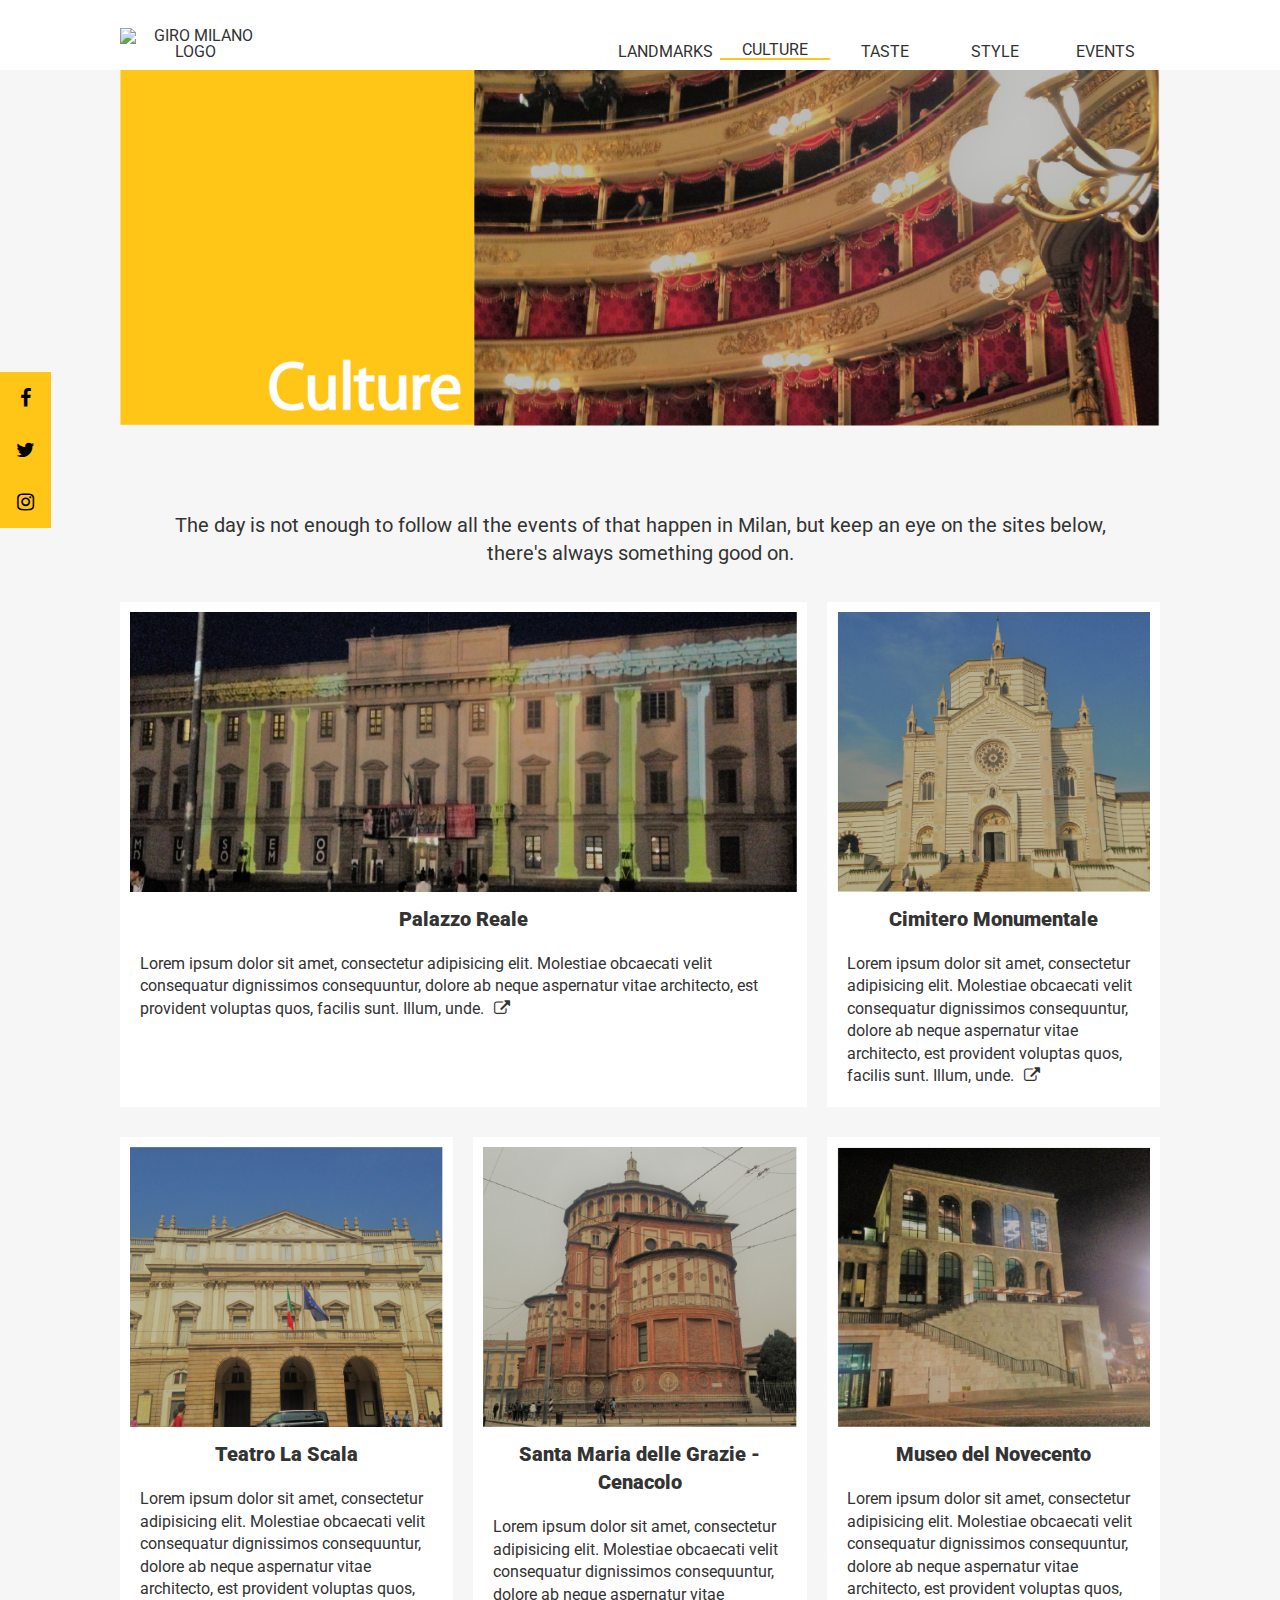
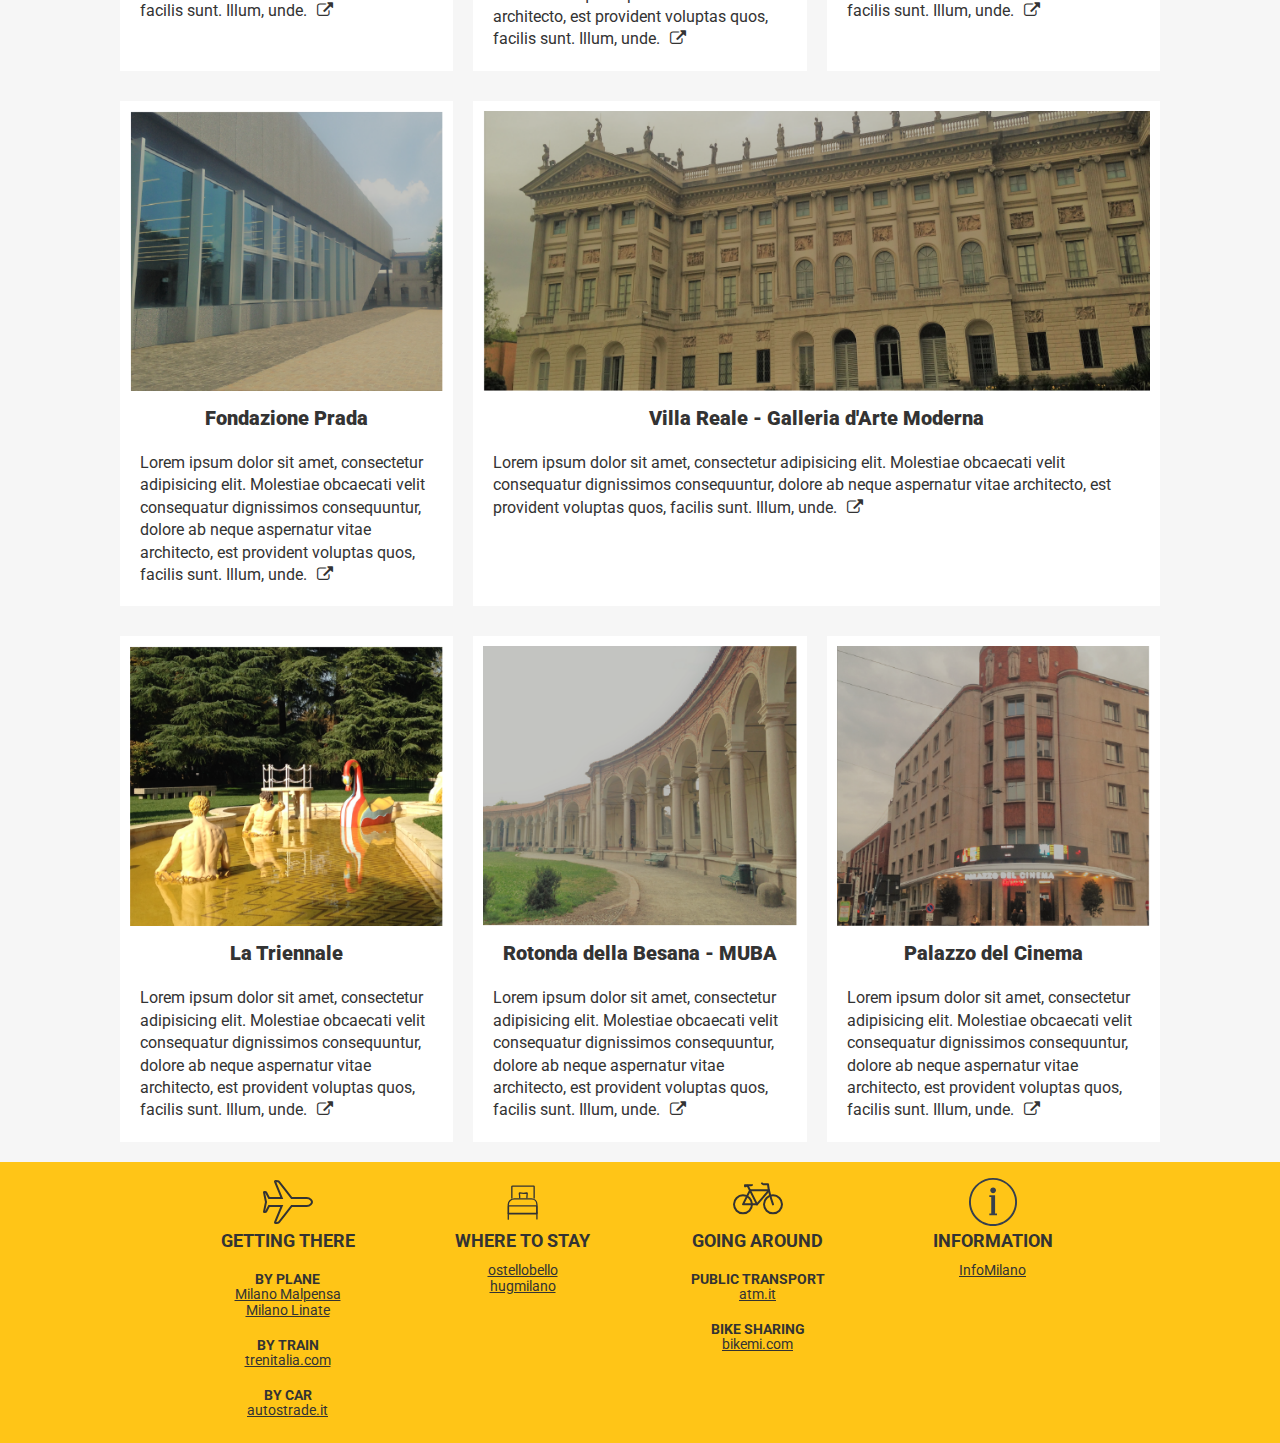
==== commit d1ea38a9: "site completed" ====
--- a/culture.html
+++ b/culture.html
@@ -1,5 +1,5 @@
 <!doctype html>
-<html>
+<html lang="en">
 
 <head>
     <meta charset="utf-8">
@@ -7,31 +7,32 @@
     <!-- add a description of your web page -->
     <meta name="description" content="Information about Milan">
     <!-- add keywords for search engines, seperating key words with commas -->
-    <meta name="keywords" content="Milan turism visit ">
+    <meta name="keywords" content="Milan, turism, visit ">
     <!-- add the author of the page -->
     <meta name="author" content="Barbara Barlocco">
     <!-- add a title for the page -->
     <title>Giro Milano</title>
     <link rel="icon" href="./images/favicon.png">
-        <link href="https://fonts.googleapis.com/css?family=Roboto:400,700,500i" rel="stylesheet">
+    <link href="https://fonts.googleapis.com/css?family=Roboto:400,700,500i" rel="stylesheet" type="text/css">
+    <!-- icons   -->
+    <link rel="stylesheet" href="https://cdnjs.cloudflare.com/ajax/libs/font-awesome/4.7.0/css/font-awesome.min.css" type="text/css">
     <!-- reset.css removes CSS added by web browsers, from: http://meyerweb.com/eric/tools/css/reset/ -->
-    <!-- icons   -->
-    <link rel="stylesheet" href="https://cdnjs.cloudflare.com/ajax/libs/font-awesome/4.7.0/css/font-awesome.min.css">
     <link href="./styles/reset.css" rel="stylesheet" type="text/css" />
     <!-- custom css styles -->
-    <link href="./styles/style.css" rel="stylesheet" type="text/css"> </head>
+    <link href="./styles/style.css" rel="stylesheet" type="text/css">
+</head>
 
 <body>
-   
+
     <!-- sticky social media bar   -->
     <div class="icon-bar"> <a href="#" class="facebook"><i class="fa fa-facebook"></i></a> <a href="#" class="twitter"><i class="fa fa-twitter"></i></a> <a href="#" class="instagram"><i class="fa fa-instagram"></i></a> </div>
 
-   
+
     <header>
         <div class="header-side"></div>
         <ul class="navbar">
             <li class="logo">
-                <a href="index.html"><img src="images/logo.png"></a>
+                <a href="index.html"><img src="images/logo.png" alt="Giro Milano logo"></a>
             </li>
             <li class="menu-item-1"><a href="landmarks.html">Landmarks</a></li>
             <li class="menu-item-2"><a class="current" href="culture.html">Culture</a></li>
@@ -98,31 +99,34 @@
                     <img src="./images/culture_palazzodelcinema.png" alt="Palazzo del Cinema">
                     <h2>Palazzo del Cinema</h2>
                     <p>Lorem ipsum dolor sit amet, consectetur adipisicing elit. Molestiae obcaecati velit consequatur dignissimos consequuntur, dolore ab neque aspernatur vitae architecto, est provident voluptas quos, facilis sunt. Illum, unde.<a href="http://www.spaziocinema.info/" target="_blank"><i class="fa fa-external-link"></i></a></p>
-                </div>                
+                </div>
             </section>
         </section>
     </div>
     <footer class="page-item">
         <ul class="footer">
-            <li class="item getting"> <img src="./images/icons/airplane.svg" height="50px" alt="">
+            <li class="item getting"> <img src="./images/icons/airplane.svg" height="50" alt="Airplane drawing">
                 <h1>Getting there</h1>
                 <h2>By plane</h2> <a href="http://www.milanomalpensa-airport.com/en">Milano Malpensa</a>
                 <br> <a href="http://www.milanolinate-airport.com/en">Milano Linate</a>
                 <h2>By train</h2> <a href="http://www.trenitalia.com/tcom-en">trenitalia.com</a>
-                <h2>By car</h2> <a href="http://www.autostrade.it/en/la-nostra-rete">autostrade.it</a> </li>
-            <li class="item staying"> <img src="./images/icons/single-bed.svg" height="50px" alt="">
+                <h2>By car</h2> <a href="http://www.autostrade.it/en/la-nostra-rete">autostrade.it</a>
+            </li>
+            <li class="item staying"> <img src="./images/icons/single-bed.svg" height="50" alt="Single bed drawing">
                 <h1>Where to stay</h1>
                 <a href="https://www.ostellobello.com/">ostellobello</a> <br>
-                <a href="https://www.hugmilano.com/">hugmilano</a> </li>
-            <li class="item going"> <img src="./images/icons/bike.svg" height="50px" alt="">
+                <a href="https://www.hugmilano.com/">hugmilano</a>
+            </li>
+            <li class="item going"> <img src="./images/icons/bike.svg" height="50" alt="bike drawing">
                 <h1>Going around</h1>
                 <h2>Public transport</h2> <a href="https://www.atm.it/en/Pages/default.aspx">atm.it</a>
-                <h2>Bike sharing</h2> <a href="https://www.bikemi.com/en/homepage.aspx">bikemi.com</a> </li>
-            <li class="item info"> <img src="./images/icons/information.svg" height="50px" alt="">
+                <h2>Bike sharing</h2> <a href="https://www.bikemi.com/en/homepage.aspx">bikemi.com</a>
+            </li>
+            <li class="item info"> <img src="./images/icons/information.svg" height="50" alt="Information logo">
                 <h1>Information</h1> <a href="https://www.turismo.milano.it/wps/portal/tur/en">InfoMilano</a>
             </li>
         </ul>
     </footer>
 </body>
 
-</html>+</html>
--- a/styles/style.css
+++ b/styles/style.css
@@ -14,11 +14,11 @@
     color: #333;
 }
 
-strong {
+h3 {
     font-weight: bold;
 }
 
-medium {
+h4 {
     font-weight: 500;
     font-style: italic;
 }
@@ -65,19 +65,16 @@
 }
 
 .facebook {
-    /* border: 3px solid black;*/
     background: #ffc517;
     color: black;
 }
 
 .twitter {
-    /* border: 3px solid black;*/
     background: #ffc517;
     color: black;
 }
 
 .instagram {
-    /* border: 3px solid black;*/
     background: #ffc517;
     color: black;
 }
@@ -143,7 +140,7 @@
 }
 
 .logo img {
-    height: 50px;
+    height: 40px;
 }
 
 
@@ -284,11 +281,8 @@
 }
 
 
+
 /* ** events page */
-
-
-
-/* events page */
 
 .agenda {
     margin: 20px 0px;
@@ -307,7 +301,7 @@
 }
 
 .agenda-content li {
-    padding: 0px 20px 5px 20px;
+    padding: 5px 20px 0px 20px;
 }
 
 
@@ -320,32 +314,32 @@
 .style-places {
     display: grid;
     grid-template-columns: 1fr;
-    /*    grid-row-gap: 20px;*/
 }
 
 .style-place-odd {
     display: grid;
-    grid-template-columns: 33% 5px auto auto;
-    grid-column-gap: 10px;
+    grid-template-columns: 33% 5px auto;
     padding-top: 70px;
+    border-bottom: 5px solid #ffc517;
 }
 
 .style-place-even {
     display: grid;
-    grid-template-columns: auto auto 5px 33%;
-    grid-column-gap: 10px;
+    grid-template-columns: auto 5px 33%;
     padding-top: 70px;
-}
-
-.style-place-odd ul,
-.style-place-even ul {
-    align-self: center;
-}
-
-.vertial-separator {
+    border-bottom: 5px solid #ffc517;
+}
+
+.vertical-separator {
     content: none;
-    border-left: 4px solid #ffc517;
-}
+    border-left: 5px solid #ffc517;
+}
+
+#duomo h3, #porta-venezia h3, #porta-nuova h3, #brera h3, #cadorna h3, #porta-ticinese h3 {
+    font-size: 17px;
+}
+
+
 
 
 /* ** culture and landmarks page*/
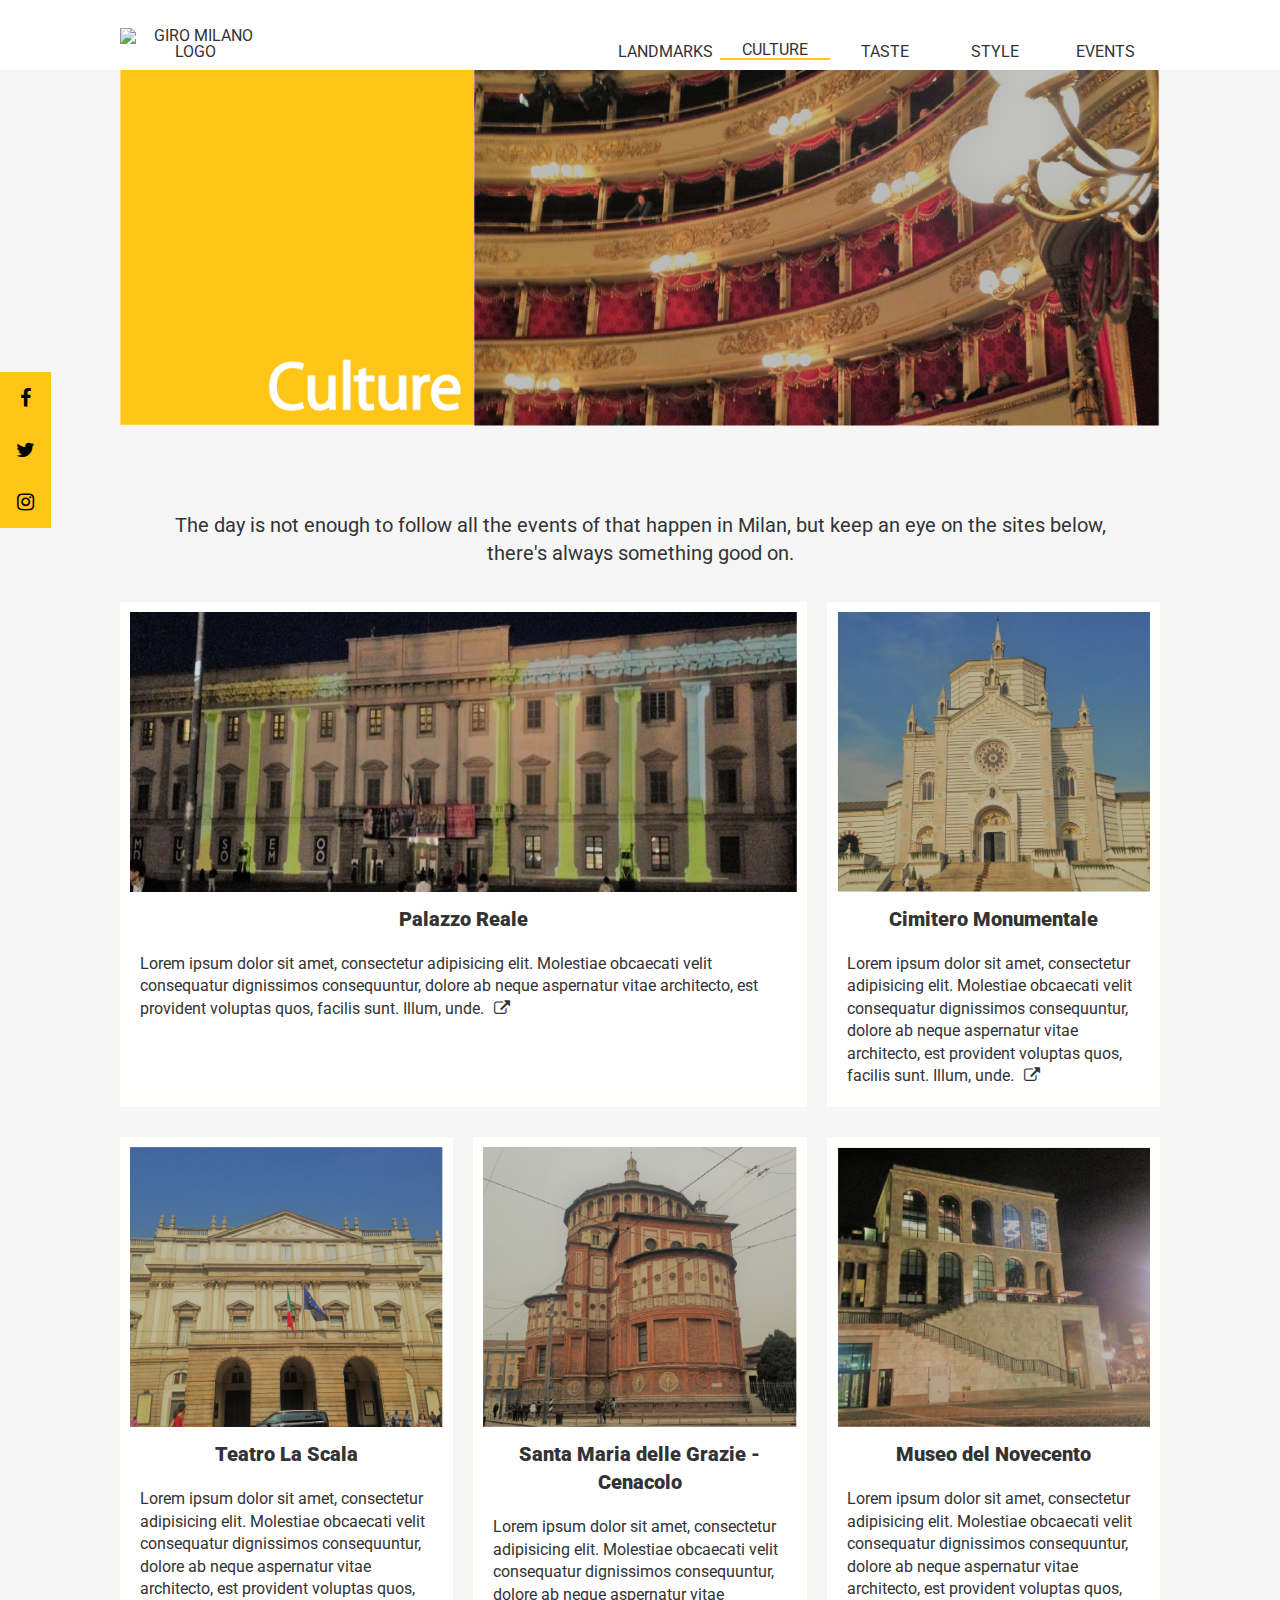
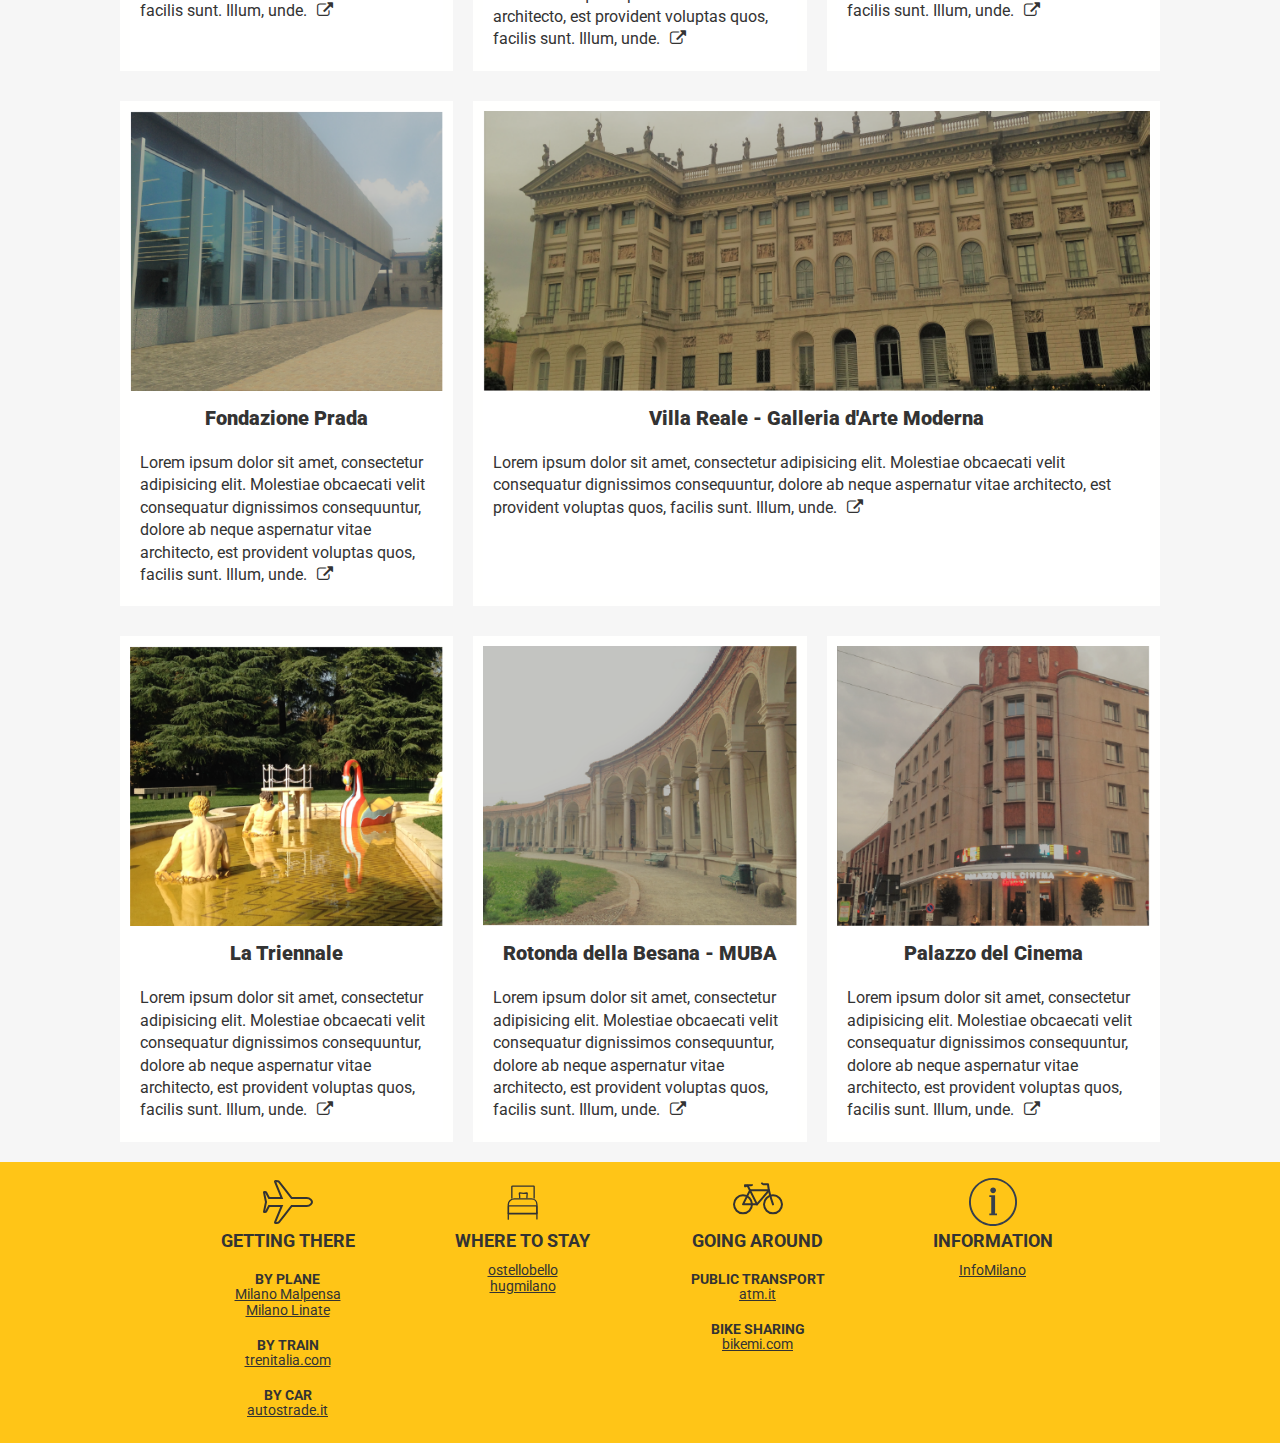
==== commit 4a0f99b2: "Completed with html and css validated with no errors nor warnings" ====
--- a/culture.html
+++ b/culture.html
@@ -27,7 +27,6 @@
     <!-- sticky social media bar   -->
     <div class="icon-bar"> <a href="#" class="facebook"><i class="fa fa-facebook"></i></a> <a href="#" class="twitter"><i class="fa fa-twitter"></i></a> <a href="#" class="instagram"><i class="fa fa-instagram"></i></a> </div>
 
-
     <header>
         <div class="header-side"></div>
         <ul class="navbar">
@@ -42,14 +41,15 @@
         </ul>
         <div class="header-side"></div>
     </header>
+
     <div class="page-wrapper">
-        <section class="page-item header-filler"></section>
-        <section class="page-item hero"> <img src="./images/culture_hero.png" alt="La Scala Theatre Indoor">
-        </section>
+        <div class="page-item header-filler"></div>
+        <div class="page-item hero"> <img src="./images/culture_hero.png" alt="La Scala Theatre Indoor">
+        </div>
         <section class="page-item main-content">
             <h2 class="center">The day is not enough to follow all the events of that happen in Milan, but keep an eye on the sites below, there's always something good on.
             </h2>
-            <section class="culture-gallery">
+            <section lang="zxx" class="culture-gallery">
                 <div class="culture-gallery-item double">
                     <img src="./images/culture_palazzoreale.png" alt="Palazzo Reale">
                     <h2>Palazzo Reale</h2>
@@ -103,6 +103,7 @@
             </section>
         </section>
     </div>
+
     <footer class="page-item">
         <ul class="footer">
             <li class="item getting"> <img src="./images/icons/airplane.svg" height="50" alt="Airplane drawing">
@@ -127,6 +128,7 @@
             </li>
         </ul>
     </footer>
+
 </body>
 
 </html>
--- a/styles/style.css
+++ b/styles/style.css
@@ -29,7 +29,6 @@
 }
 
 body {
-    /*    margin: 0;*/
     font-family: 'Roboto', sans-serif;
     background: #f6f6f6;
     margin: 0px;
@@ -45,8 +44,11 @@
 .icon-bar {
     position: fixed;
     top: 50%;
+/*
+    Next 2 lines for Safari and IE but not validated by W3C css validator
     -webkit-transform: translateY(-50%);
     -ms-transform: translateY(-50%);
+*/
     transform: translateY(-50%);
 }
 
@@ -96,7 +98,6 @@
     margin-right: auto;
     margin-left: auto;
     padding-bottom: 10px;
-
     display: grid;
     grid-template-columns: 1fr 1040px 1fr;
 }
@@ -307,10 +308,6 @@
 
 /* ** style and taste page*/
 
-.style {
-    /*    margin-top: 50px*/
-}
-
 .style-places {
     display: grid;
     grid-template-columns: 1fr;
@@ -336,9 +333,8 @@
 }
 
 #duomo h3, #porta-venezia h3, #porta-nuova h3, #brera h3, #cadorna h3, #porta-ticinese h3 {
-    font-size: 17px;
-}
-
+    font-size: 18px;
+}
 
 
 
@@ -353,7 +349,7 @@
 
 .culture-gallery-item {
     background: #fff;
-    border: 10px solid #fff;
+    border: 10px solid #fffffe;
 }
 
 .culture-gallery-item h2 {
